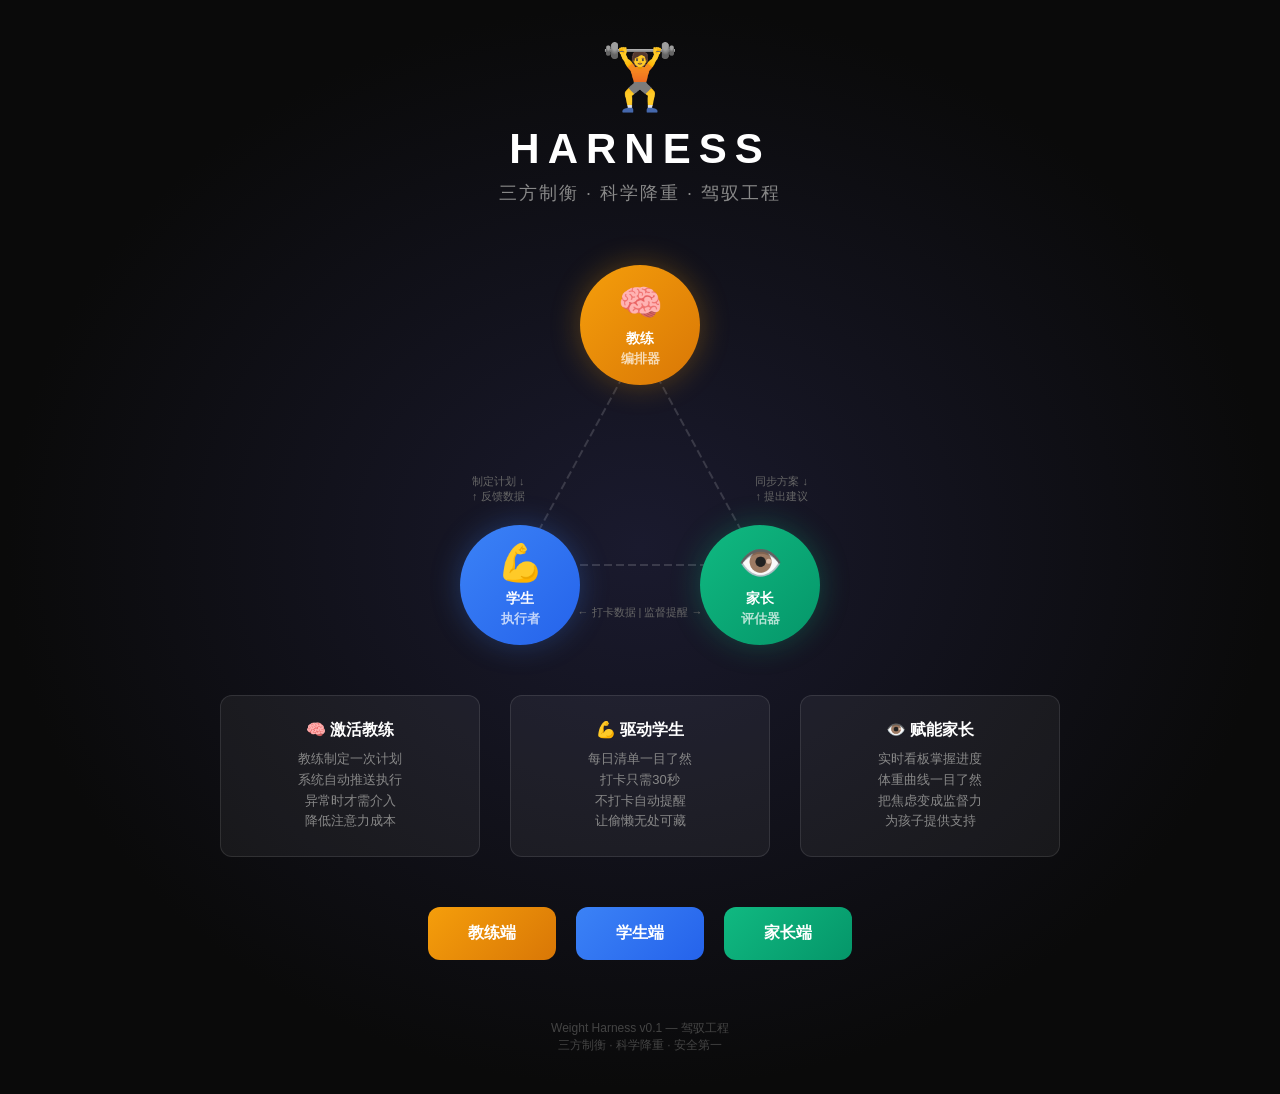
==== docs/index.html @ 6b4656bd "add: GitHub Pages静态页面（docs/目录）" ====
<!DOCTYPE html>
<html lang="zh-CN">
<head>
    <meta charset="UTF-8">
    <meta name="viewport" content="width=device-width, initial-scale=1.0">
    <title>Weight Harness — 三方制衡降重系统</title>
    <style>
        * { margin: 0; padding: 0; box-sizing: border-box; }
        body { font-family: -apple-system, 'PingFang SC', 'Microsoft YaHei', sans-serif; background: #0a0a0a; color: #fff; min-height: 100vh; }

        /* 首页封面 */
        .hero {
            min-height: 100vh;
            display: flex;
            flex-direction: column;
            align-items: center;
            justify-content: center;
            padding: 40px 20px;
            background: radial-gradient(ellipse at center, #1a1a2e 0%, #0a0a0a 70%);
        }

        .logo { font-size: 64px; margin-bottom: 10px; }
        .title { font-size: 42px; font-weight: 800; letter-spacing: 8px; margin-bottom: 8px; }
        .subtitle { font-size: 18px; color: #888; margin-bottom: 60px; letter-spacing: 2px; }

        /* 三角制衡图 */
        .triangle-container {
            position: relative;
            width: 400px;
            height: 380px;
            margin-bottom: 50px;
        }

        .role-node {
            position: absolute;
            width: 120px;
            height: 120px;
            border-radius: 50%;
            display: flex;
            flex-direction: column;
            align-items: center;
            justify-content: center;
            font-size: 14px;
            font-weight: 700;
            cursor: pointer;
            transition: all 0.3s ease;
            text-decoration: none;
            color: #fff;
        }
        .role-node:hover { transform: scale(1.12); }
        .role-node .icon { font-size: 36px; margin-bottom: 6px; }
        .role-node .label { font-size: 13px; color: rgba(255,255,255,0.7); margin-top: 2px; }

        /* 教练 - 顶部 */
        .coach {
            top: 0; left: 50%; transform: translateX(-50%);
            background: linear-gradient(135deg, #f59e0b, #d97706);
            box-shadow: 0 0 30px rgba(245,158,11,0.3);
        }
        /* 学生 - 左下 */
        .student {
            bottom: 0; left: 20px;
            background: linear-gradient(135deg, #3b82f6, #2563eb);
            box-shadow: 0 0 30px rgba(59,130,246,0.3);
        }
        /* 家长 - 右下 */
        .parent {
            bottom: 0; right: 20px;
            background: linear-gradient(135deg, #10b981, #059669);
            box-shadow: 0 0 30px rgba(16,185,129,0.3);
        }

        /* 连接线 */
        .triangle-lines {
            position: absolute;
            top: 0; left: 0;
            width: 100%; height: 100%;
        }
        .triangle-lines svg { width: 100%; height: 100%; }
        .triangle-lines line {
            stroke: rgba(255,255,255,0.15);
            stroke-width: 2;
            stroke-dasharray: 8 4;
        }

        /* 连接线标签 */
        .link-label {
            position: absolute;
            font-size: 11px;
            color: #666;
            white-space: nowrap;
        }
        .link-coach-student { top: 55%; left: 8%; }
        .link-coach-parent { top: 55%; right: 8%; }
        .link-student-parent { bottom: 25px; left: 50%; transform: translateX(-50%); }

        /* 核心理念 */
        .principles {
            display: flex;
            gap: 30px;
            margin-bottom: 50px;
            flex-wrap: wrap;
            justify-content: center;
        }
        .principle {
            background: rgba(255,255,255,0.05);
            border: 1px solid rgba(255,255,255,0.1);
            border-radius: 12px;
            padding: 24px;
            width: 260px;
            text-align: center;
        }
        .principle h3 { font-size: 16px; margin-bottom: 8px; }
        .principle p { font-size: 13px; color: #888; line-height: 1.6; }

        /* 入口按钮 */
        .entries {
            display: flex;
            gap: 20px;
            flex-wrap: wrap;
            justify-content: center;
        }
        .entry-btn {
            padding: 16px 40px;
            border-radius: 12px;
            font-size: 16px;
            font-weight: 600;
            text-decoration: none;
            color: #fff;
            transition: all 0.3s ease;
            border: none;
            cursor: pointer;
        }
        .entry-btn:hover { transform: translateY(-3px); }
        .btn-coach { background: linear-gradient(135deg, #f59e0b, #d97706); }
        .btn-student { background: linear-gradient(135deg, #3b82f6, #2563eb); }
        .btn-parent { background: linear-gradient(135deg, #10b981, #059669); }

        .footer {
            margin-top: 60px;
            font-size: 12px;
            color: #444;
            text-align: center;
        }
    </style>
</head>
<body>
    <div class="hero">
        <div class="logo">🏋️</div>
        <div class="title">HARNESS</div>
        <div class="subtitle">三方制衡 · 科学降重 · 驾驭工程</div>

        <!-- 三角制衡图 -->
        <div class="triangle-container">
            <div class="triangle-lines">
                <svg viewBox="0 0 400 380">
                    <!-- 教练-学生 -->
                    <line x1="200" y1="80" x2="80" y2="300" />
                    <!-- 教练-家长 -->
                    <line x1="200" y1="80" x2="320" y2="300" />
                    <!-- 学生-家长 -->
                    <line x1="80" y1="300" x2="320" y2="300" />
                </svg>
            </div>

            <a href="coach.html" class="role-node coach">
                <span class="icon">🧠</span>
                教练
                <span class="label">编排器</span>
            </a>
            <a href="student.html" class="role-node student">
                <span class="icon">💪</span>
                学生
                <span class="label">执行者</span>
            </a>
            <a href="parent.html" class="role-node parent">
                <span class="icon">👁️</span>
                家长
                <span class="label">评估器</span>
            </a>

            <span class="link-label link-coach-student">制定计划 ↓<br>↑ 反馈数据</span>
            <span class="link-label link-coach-parent">同步方案 ↓<br>↑ 提出建议</span>
            <span class="link-label link-student-parent">← 打卡数据 | 监督提醒 →</span>
        </div>

        <!-- 核心理念 -->
        <div class="principles">
            <div class="principle">
                <h3>🧠 激活教练</h3>
                <p>教练制定一次计划<br>系统自动推送执行<br>异常时才需介入<br>降低注意力成本</p>
            </div>
            <div class="principle">
                <h3>💪 驱动学生</h3>
                <p>每日清单一目了然<br>打卡只需30秒<br>不打卡自动提醒<br>让偷懒无处可藏</p>
            </div>
            <div class="principle">
                <h3>👁️ 赋能家长</h3>
                <p>实时看板掌握进度<br>体重曲线一目了然<br>把焦虑变成监督力<br>为孩子提供支持</p>
            </div>
        </div>

        <!-- 入口 -->
        <div class="entries">
            <a href="coach.html" class="entry-btn btn-coach">教练端</a>
            <a href="student.html" class="entry-btn btn-student">学生端</a>
            <a href="parent.html" class="entry-btn btn-parent">家长端</a>
        </div>

        <div class="footer">
            Weight Harness v0.1 — 驾驭工程<br>
            三方制衡 · 科学降重 · 安全第一
        </div>
    </div>
</body>
</html>
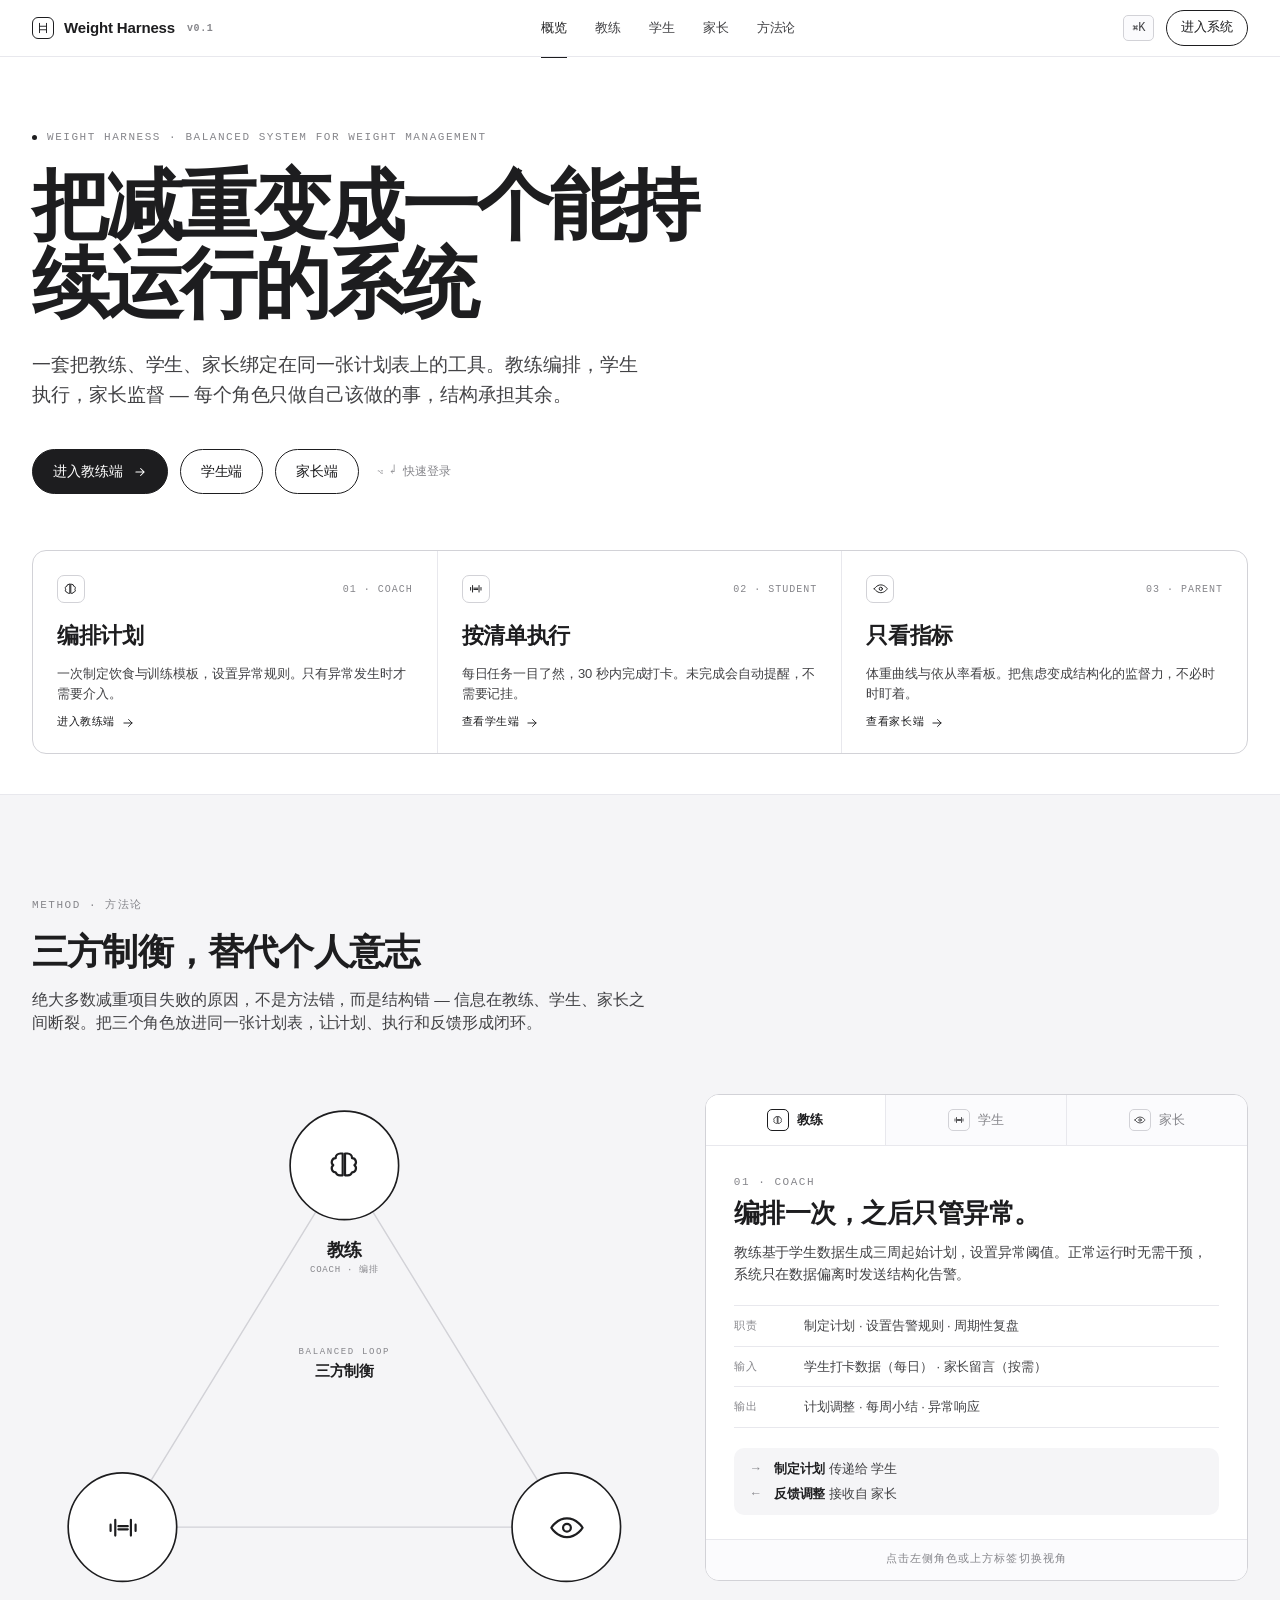
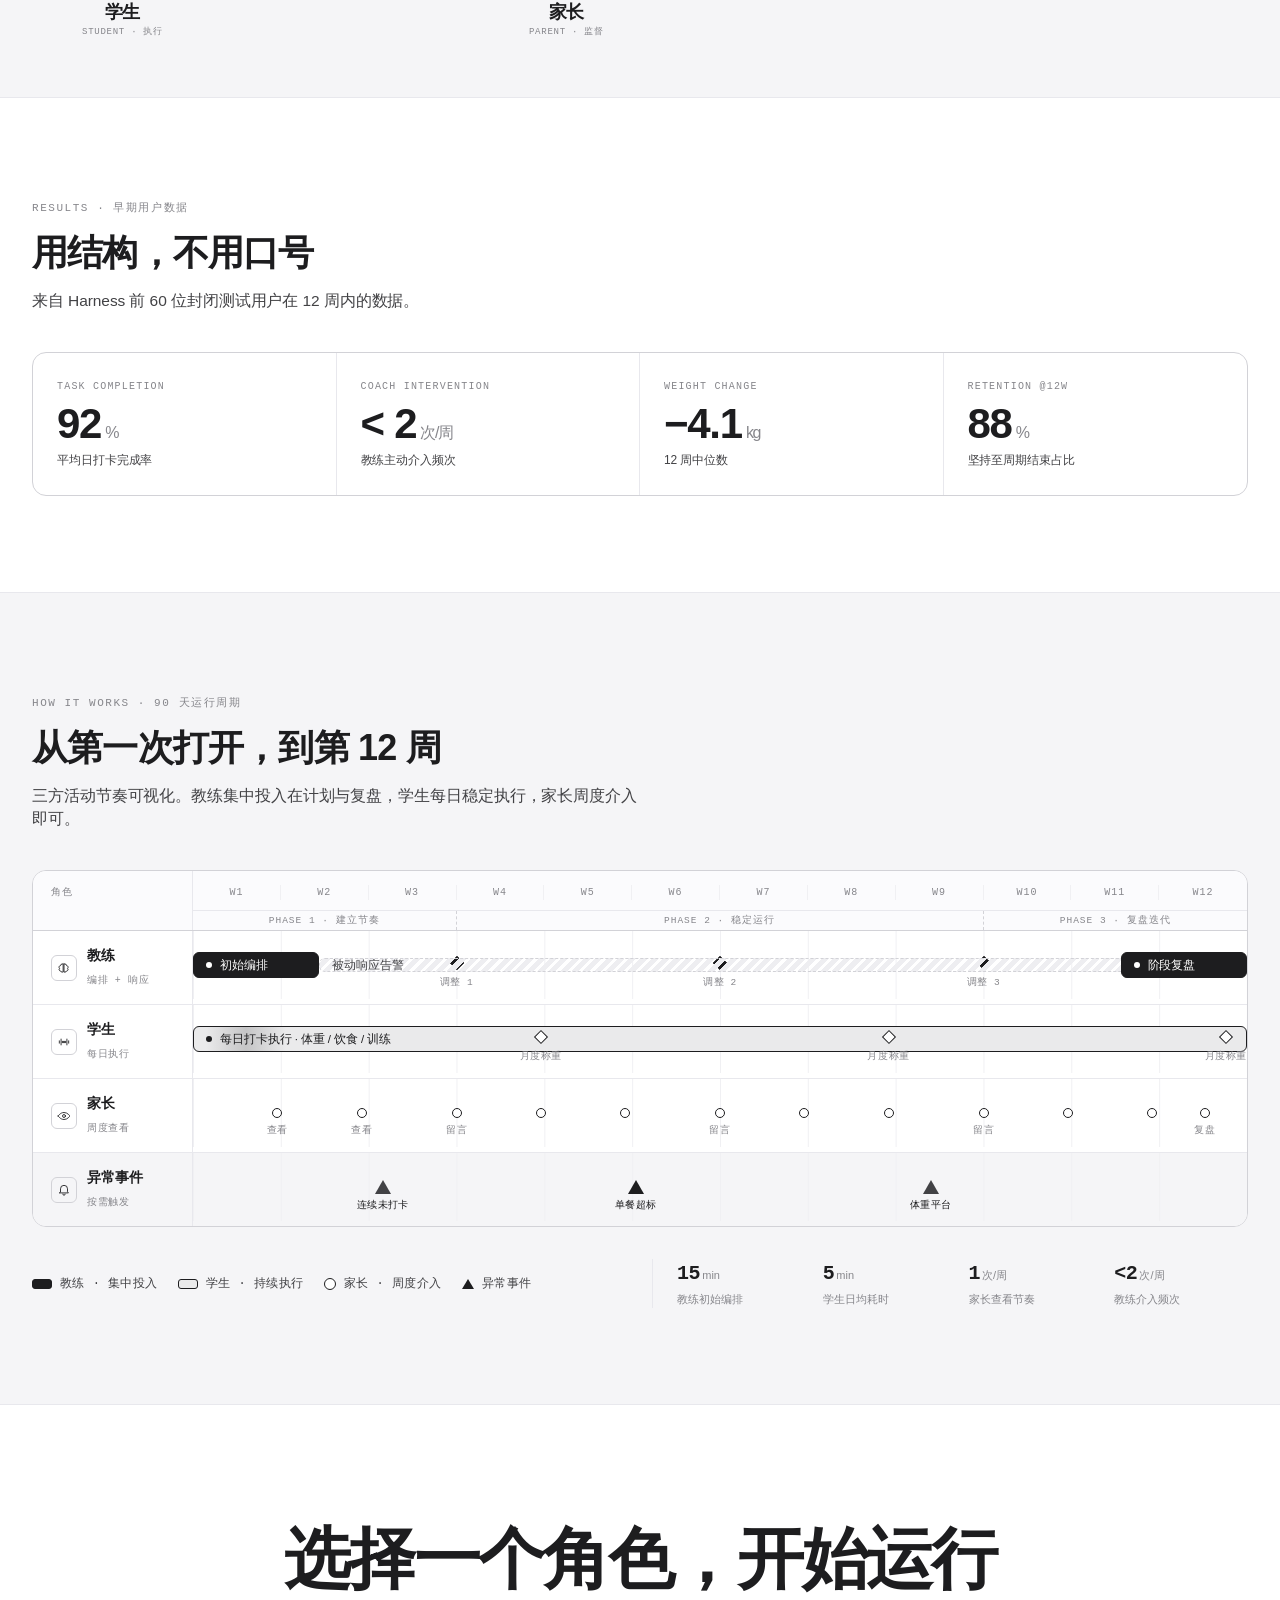
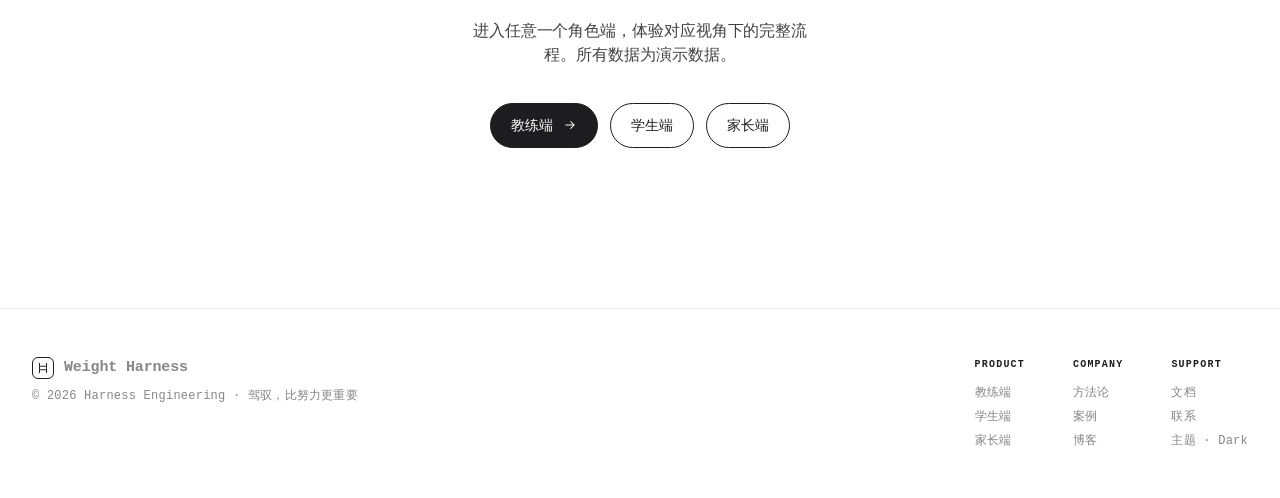
==== commit 4d428b40: "redesign: Apple HIG monochrome refresh - 4 端 (index/coach/student/parent) 全套换 Apple HIG 单色风 - 共享 des" ====
--- a/docs/index.html
+++ b/docs/index.html
@@ -1,216 +1,1811 @@
 <!DOCTYPE html>
 <html lang="zh-CN">
 <head>
-    <meta charset="UTF-8">
-    <meta name="viewport" content="width=device-width, initial-scale=1.0">
-    <title>Weight Harness — 三方制衡降重系统</title>
-    <style>
-        * { margin: 0; padding: 0; box-sizing: border-box; }
-        body { font-family: -apple-system, 'PingFang SC', 'Microsoft YaHei', sans-serif; background: #0a0a0a; color: #fff; min-height: 100vh; }
-
-        /* 首页封面 */
-        .hero {
-            min-height: 100vh;
-            display: flex;
-            flex-direction: column;
-            align-items: center;
-            justify-content: center;
-            padding: 40px 20px;
-            background: radial-gradient(ellipse at center, #1a1a2e 0%, #0a0a0a 70%);
-        }
-
-        .logo { font-size: 64px; margin-bottom: 10px; }
-        .title { font-size: 42px; font-weight: 800; letter-spacing: 8px; margin-bottom: 8px; }
-        .subtitle { font-size: 18px; color: #888; margin-bottom: 60px; letter-spacing: 2px; }
-
-        /* 三角制衡图 */
-        .triangle-container {
-            position: relative;
-            width: 400px;
-            height: 380px;
-            margin-bottom: 50px;
-        }
-
-        .role-node {
-            position: absolute;
-            width: 120px;
-            height: 120px;
-            border-radius: 50%;
-            display: flex;
-            flex-direction: column;
-            align-items: center;
-            justify-content: center;
-            font-size: 14px;
-            font-weight: 700;
-            cursor: pointer;
-            transition: all 0.3s ease;
-            text-decoration: none;
-            color: #fff;
-        }
-        .role-node:hover { transform: scale(1.12); }
-        .role-node .icon { font-size: 36px; margin-bottom: 6px; }
-        .role-node .label { font-size: 13px; color: rgba(255,255,255,0.7); margin-top: 2px; }
-
-        /* 教练 - 顶部 */
-        .coach {
-            top: 0; left: 50%; transform: translateX(-50%);
-            background: linear-gradient(135deg, #f59e0b, #d97706);
-            box-shadow: 0 0 30px rgba(245,158,11,0.3);
-        }
-        /* 学生 - 左下 */
-        .student {
-            bottom: 0; left: 20px;
-            background: linear-gradient(135deg, #3b82f6, #2563eb);
-            box-shadow: 0 0 30px rgba(59,130,246,0.3);
-        }
-        /* 家长 - 右下 */
-        .parent {
-            bottom: 0; right: 20px;
-            background: linear-gradient(135deg, #10b981, #059669);
-            box-shadow: 0 0 30px rgba(16,185,129,0.3);
-        }
-
-        /* 连接线 */
-        .triangle-lines {
-            position: absolute;
-            top: 0; left: 0;
-            width: 100%; height: 100%;
-        }
-        .triangle-lines svg { width: 100%; height: 100%; }
-        .triangle-lines line {
-            stroke: rgba(255,255,255,0.15);
-            stroke-width: 2;
-            stroke-dasharray: 8 4;
-        }
-
-        /* 连接线标签 */
-        .link-label {
-            position: absolute;
-            font-size: 11px;
-            color: #666;
-            white-space: nowrap;
-        }
-        .link-coach-student { top: 55%; left: 8%; }
-        .link-coach-parent { top: 55%; right: 8%; }
-        .link-student-parent { bottom: 25px; left: 50%; transform: translateX(-50%); }
-
-        /* 核心理念 */
-        .principles {
-            display: flex;
-            gap: 30px;
-            margin-bottom: 50px;
-            flex-wrap: wrap;
-            justify-content: center;
-        }
-        .principle {
-            background: rgba(255,255,255,0.05);
-            border: 1px solid rgba(255,255,255,0.1);
-            border-radius: 12px;
-            padding: 24px;
-            width: 260px;
-            text-align: center;
-        }
-        .principle h3 { font-size: 16px; margin-bottom: 8px; }
-        .principle p { font-size: 13px; color: #888; line-height: 1.6; }
-
-        /* 入口按钮 */
-        .entries {
-            display: flex;
-            gap: 20px;
-            flex-wrap: wrap;
-            justify-content: center;
-        }
-        .entry-btn {
-            padding: 16px 40px;
-            border-radius: 12px;
-            font-size: 16px;
-            font-weight: 600;
-            text-decoration: none;
-            color: #fff;
-            transition: all 0.3s ease;
-            border: none;
-            cursor: pointer;
-        }
-        .entry-btn:hover { transform: translateY(-3px); }
-        .btn-coach { background: linear-gradient(135deg, #f59e0b, #d97706); }
-        .btn-student { background: linear-gradient(135deg, #3b82f6, #2563eb); }
-        .btn-parent { background: linear-gradient(135deg, #10b981, #059669); }
-
-        .footer {
-            margin-top: 60px;
-            font-size: 12px;
-            color: #444;
-            text-align: center;
-        }
-    </style>
+<meta charset="UTF-8">
+<title>Weight Harness · 三方协同的科学减重系统</title>
+<meta name="viewport" content="width=device-width, initial-scale=1">
+<style>
+/* ============================================
+   Weight Harness — Shared design tokens & layout
+   Apple HIG / Developer style · 纯黑白灰
+   ============================================ */
+
+:root {
+  --bg: #ffffff;
+  --surface: #fbfbfd;
+  --surface-2: #f5f5f7;
+  --surface-3: #eeeef1;
+  --line: #d2d2d7;
+  --line-soft: #e8e8ed;
+  --line-faint: #f0f0f3;
+  --ink: #1d1d1f;
+  --ink-2: #424245;
+  --muted: #86868b;
+  --faint: #aeaeb2;
+  --accent: #1d1d1f;
+
+  --radius-sm: 6px;
+  --radius: 10px;
+  --radius-lg: 14px;
+  --radius-xl: 22px;
+
+  --max: 1360px;
+  --pad: 32px;
+
+  --font-sans: -apple-system, BlinkMacSystemFont, "SF Pro Text", "SF Pro SC", "PingFang SC", "Helvetica Neue", Helvetica, "Microsoft YaHei", sans-serif;
+  --font-display: -apple-system, BlinkMacSystemFont, "SF Pro Display", "PingFang SC", "Helvetica Neue", sans-serif;
+  --font-mono: "SF Mono", ui-monospace, "JetBrains Mono", Menlo, Consolas, monospace;
+}
+
+html[data-theme="dark"] {
+  --bg: #000000;
+  --surface: #0a0a0a;
+  --surface-2: #141416;
+  --surface-3: #1c1c1e;
+  --line: #2a2a2e;
+  --line-soft: #1c1c1e;
+  --line-faint: #141416;
+  --ink: #f5f5f7;
+  --ink-2: #c7c7cc;
+  --muted: #86868b;
+  --faint: #48484a;
+  --accent: #f5f5f7;
+}
+
+* { box-sizing: border-box; }
+html, body { margin: 0; padding: 0; }
+body {
+  background: var(--bg);
+  color: var(--ink);
+  font-family: var(--font-sans);
+  -webkit-font-smoothing: antialiased;
+  -moz-osx-font-smoothing: grayscale;
+  font-feature-settings: "tnum" on, "kern" on, "ss01" on;
+  letter-spacing: -0.005em;
+  line-height: 1.5;
+}
+
+a { color: inherit; text-decoration: none; }
+button { font-family: inherit; }
+
+.mono { font-family: var(--font-mono); }
+
+/* ---- Top navigation ---- */
+.nav {
+  position: sticky; top: 0; z-index: 80;
+  background: color-mix(in oklab, var(--bg) 78%, transparent);
+  backdrop-filter: saturate(180%) blur(20px);
+  -webkit-backdrop-filter: saturate(180%) blur(20px);
+  border-bottom: 1px solid var(--line-soft);
+}
+.nav-inner {
+  max-width: var(--max); margin: 0 auto;
+  display: flex; align-items: center; justify-content: space-between;
+  padding: 14px var(--pad); gap: 24px;
+  height: 56px;
+}
+.nav-brand {
+  display: flex; align-items: center; gap: 10px;
+  font-weight: 600; font-size: 15px; letter-spacing: -0.01em;
+}
+.nav-brand .brand-mark {
+  width: 22px; height: 22px; border-radius: 6px;
+  border: 1.5px solid var(--ink);
+  display: inline-flex; align-items: center; justify-content: center;
+}
+.nav-brand .brand-mark svg { width: 14px; height: 14px; stroke: var(--ink); fill: none; stroke-width: 1.6; stroke-linecap: round; }
+.nav-brand .brand-tag {
+  font-family: var(--font-mono); font-size: 10px;
+  color: var(--muted); letter-spacing: 0.06em;
+  margin-left: 2px;
+}
+.nav-links {
+  display: flex; gap: 28px;
+  font-size: 13px; color: var(--ink-2);
+}
+.nav-links a {
+  position: relative; padding: 6px 0;
+  transition: color 0.15s ease;
+}
+.nav-links a.active { color: var(--ink); }
+.nav-links a.active::after {
+  content: ""; position: absolute; left: 0; right: 0; bottom: -14px;
+  height: 1px; background: var(--ink);
+}
+.nav-links a:hover { color: var(--ink); }
+.nav-right {
+  display: flex; align-items: center; gap: 12px;
+  font-family: var(--font-mono); font-size: 12px;
+  color: var(--muted);
+}
+.nav-right .kbd {
+  border: 1px solid var(--line); padding: 3px 8px; border-radius: 5px;
+  background: var(--surface); color: var(--ink-2);
+}
+
+/* ---- Common page helpers ---- */
+.container { max-width: var(--max); margin: 0 auto; padding: 0 var(--pad); }
+
+.eyebrow {
+  font-family: var(--font-mono);
+  font-size: 11px; letter-spacing: 0.14em; text-transform: uppercase;
+  color: var(--muted);
+}
+
+h1, h2, h3, h4 {
+  font-family: var(--font-display);
+  font-weight: 600; letter-spacing: -0.022em;
+  margin: 0;
+}
+
+.btn {
+  display: inline-flex; align-items: center; gap: 10px;
+  padding: 11px 20px; border-radius: 999px;
+  border: 1px solid var(--ink); background: transparent;
+  color: var(--ink); font-size: 14px;
+  cursor: pointer; transition: all 0.15s ease;
+  white-space: nowrap;
+}
+.btn:hover { background: var(--ink); color: var(--bg); }
+.btn.primary { background: var(--ink); color: var(--bg); }
+.btn.primary:hover { background: var(--ink-2); border-color: var(--ink-2); }
+.btn.ghost { border-color: var(--line); color: var(--muted); }
+.btn.ghost:hover { background: transparent; color: var(--ink); border-color: var(--ink); }
+
+/* ---- Icon frame ---- */
+.iframe-ic {
+  width: 28px; height: 28px; border: 1px solid var(--line);
+  border-radius: 7px; display: inline-flex; align-items: center; justify-content: center;
+  flex-shrink: 0;
+}
+.iframe-ic.sm { width: 22px; height: 22px; border-radius: 5px; }
+.iframe-ic.lg { width: 44px; height: 44px; border-radius: 11px; }
+.iframe-ic svg {
+  width: 60%; height: 60%;
+  stroke: var(--ink); fill: none;
+  stroke-width: 1.5; stroke-linecap: round; stroke-linejoin: round;
+}
+
+/* ---- Page-scope chip / segmented ---- */
+.seg {
+  display: inline-flex; padding: 3px; border: 1px solid var(--line);
+  border-radius: 8px;
+  font-family: var(--font-mono); font-size: 11px;
+  color: var(--muted); background: var(--bg);
+}
+.seg span { padding: 5px 11px; border-radius: 6px; cursor: pointer; }
+.seg span.on { background: var(--ink); color: var(--bg); }
+
+/* ---- KPI card ---- */
+.kpi-row { display: grid; gap: 12px; }
+.kpi {
+  border: 1px solid var(--line); border-radius: var(--radius);
+  padding: 16px 18px;
+  display: flex; flex-direction: column; gap: 6px;
+  background: var(--bg);
+}
+.kpi .k-lbl {
+  font-family: var(--font-mono); font-size: 10px;
+  color: var(--muted); letter-spacing: 0.1em; text-transform: uppercase;
+}
+.kpi .k-val { font-size: 28px; font-weight: 600; letter-spacing: -0.025em; line-height: 1.1; }
+.kpi .k-val small { font-size: 14px; color: var(--muted); font-weight: 400; margin-left: 2px; }
+.kpi .k-delta { font-size: 11.5px; color: var(--muted); }
+
+/* ---- List row ---- */
+.lrow {
+  display: grid; grid-template-columns: 22px 1fr auto auto;
+  gap: 14px; padding: 14px 4px;
+  border-bottom: 1px solid var(--line-soft);
+  align-items: center;
+}
+.lrow:last-child { border-bottom: none; }
+.check {
+  width: 18px; height: 18px; border: 1.5px solid var(--line); border-radius: 5px;
+  display: inline-flex; align-items: center; justify-content: center;
+  flex-shrink: 0;
+}
+.check.done { background: var(--ink); border-color: var(--ink); }
+.check.done::after {
+  content: ""; width: 9px; height: 5px;
+  border-left: 1.5px solid var(--bg); border-bottom: 1.5px solid var(--bg);
+  transform: rotate(-45deg) translate(1px, -1px);
+}
+.lrow .label { font-size: 13.5px; }
+.lrow .label.muted { color: var(--muted); text-decoration: line-through; text-decoration-color: var(--faint); }
+.lrow .meta { font-size: 11px; color: var(--muted); font-family: var(--font-mono); }
+.chipette {
+  font-size: 10px; border: 1px solid var(--line); padding: 3px 9px;
+  border-radius: 999px; color: var(--muted);
+  font-family: var(--font-mono); letter-spacing: 0.04em;
+}
+
+/* ---- Section headers ---- */
+.section {
+  padding: 96px 0;
+  border-top: 1px solid var(--line-soft);
+}
+.section-head { margin-bottom: 40px; max-width: 760px; }
+.section-head h2 {
+  font-size: 36px; line-height: 1.15;
+  margin-top: 14px;
+}
+.section-head p {
+  margin: 16px 0 0; color: var(--ink-2); font-size: 15.5px; max-width: 72ch;
+  text-wrap: pretty;
+}
+
+/* ---- Panel card ---- */
+.panel {
+  border: 1px solid var(--line); border-radius: var(--radius-lg);
+  background: var(--bg);
+  overflow: hidden;
+}
+.panel-head {
+  padding: 16px 20px;
+  display: flex; align-items: center; justify-content: space-between;
+  border-bottom: 1px solid var(--line-soft);
+}
+.panel-head .eyebrow { margin: 0; }
+.panel-head .title { font-size: 15px; font-weight: 600; }
+.panel-body { padding: 20px; }
+
+/* ---- Footer ---- */
+.footer {
+  border-top: 1px solid var(--line-soft);
+  padding: 48px var(--pad);
+  margin-top: 40px;
+  font-size: 12px; color: var(--muted);
+  font-family: var(--font-mono); letter-spacing: 0.02em;
+}
+.footer-inner {
+  max-width: var(--max); margin: 0 auto;
+  display: flex; justify-content: space-between; flex-wrap: wrap; gap: 20px;
+}
+.footer-cols { display: flex; gap: 48px; }
+.footer-cols > div { display: flex; flex-direction: column; gap: 6px; }
+.footer-cols h5 { font-size: 10px; color: var(--ink); letter-spacing: 0.12em; text-transform: uppercase; margin: 0 0 6px; }
+.footer-cols a:hover { color: var(--ink); }
+
+/* ---- Tweaks panel ---- */
+.tweaks-panel {
+  position: fixed; right: 20px; bottom: 20px; z-index: 200;
+  background: var(--bg); border: 1px solid var(--line); border-radius: 12px;
+  padding: 14px 16px; min-width: 220px;
+  display: none; flex-direction: column; gap: 12px;
+  font-size: 12px; color: var(--ink);
+  box-shadow: 0 10px 28px rgba(0, 0, 0, 0.08);
+}
+.tweaks-panel.on { display: flex; }
+.tweaks-panel h4 {
+  margin: 0; font-size: 10px; letter-spacing: 0.12em; text-transform: uppercase;
+  color: var(--muted); font-family: var(--font-mono);
+}
+.tweak-row { display: flex; align-items: center; justify-content: space-between; gap: 12px; }
+.seg-toggle { display: inline-flex; border: 1px solid var(--line); border-radius: 7px; padding: 2px; }
+.seg-toggle button {
+  background: transparent; border: none; padding: 5px 11px;
+  color: var(--muted); font-size: 11px; border-radius: 5px; cursor: pointer;
+  font-family: var(--font-mono);
+}
+.seg-toggle button.on { background: var(--ink); color: var(--bg); }
+
+/* ---- Responsive ---- */
+@media (max-width: 900px) {
+  .nav-links { display: none; }
+  .section { padding: 64px 0; }
+  :root { --pad: 20px; }
+}
+
+</style>
+<style>
+/* ============================================
+   Triangle diagram — animated
+   ============================================ */
+.triangle-wrap {
+  display: flex; align-items: center; justify-content: center;
+  padding: 40px 0;
+  cursor: pointer;
+}
+.triangle-wrap svg {
+  width: 100%; max-width: 680px; height: auto;
+  overflow: visible;
+}
+
+.tri-edge {
+  fill: none;
+  stroke: var(--ink);
+  stroke-width: 1.25;
+  stroke-linecap: round;
+}
+
+.tri-arrow {
+  fill: var(--ink);
+  opacity: 0;
+  transition: opacity 0.6s ease 0.3s;
+}
+.tri-rest .tri-arrow { opacity: 1; }
+
+.tri-node {
+  fill: var(--bg);
+  stroke: var(--ink);
+  stroke-width: 1.5;
+  transform-origin: center;
+  transition: opacity 0.55s cubic-bezier(.2,.7,.2,1), transform 0.55s cubic-bezier(.2,.7,.2,1);
+}
+.tri-node-hidden { opacity: 0; transform: scale(0.6); }
+
+.tri-node-glyph {
+  stroke: var(--ink); fill: none;
+  stroke-width: 1.5; stroke-linecap: round; stroke-linejoin: round;
+  transition: opacity 0.55s ease;
+}
+.tri-node-hidden + .tri-node-glyph { opacity: 0; }
+
+.tri-label, .tri-node-label {
+  font-family: var(--font-mono);
+  font-size: 10px;
+  fill: var(--muted);
+  letter-spacing: 0.08em;
+  transition: opacity 0.4s ease, fill 0.25s ease;
+}
+.tri-label-hidden { opacity: 0; }
+
+.tri-label.tri-label-hot {
+  fill: var(--ink);
+  font-weight: 600;
+}
+
+.tri-node-name {
+  font-family: var(--font-display);
+  font-size: 14px;
+  font-weight: 600;
+  fill: var(--ink);
+  letter-spacing: -0.01em;
+  transition: opacity 0.4s ease;
+}
+
+.tri-pulse {
+  fill: var(--ink);
+  filter: drop-shadow(0 0 6px color-mix(in oklab, var(--ink) 40%, transparent));
+}
+
+.tri-center-label {
+  font-family: var(--font-mono); font-size: 10px;
+  fill: var(--muted); letter-spacing: 0.14em; text-transform: uppercase;
+}
+.tri-center-title {
+  font-family: var(--font-display); font-size: 13px;
+  fill: var(--ink); font-weight: 600;
+}
+
+/* Replay hint */
+.triangle-wrap::after {
+  content: "";
+  display: block;
+}
+.tri-replay {
+  position: absolute; right: 16px; top: 16px;
+  font-family: var(--font-mono); font-size: 10px;
+  color: var(--muted); opacity: 0;
+  transition: opacity 0.3s ease;
+  pointer-events: none;
+  letter-spacing: 0.1em;
+}
+.tri-rest .tri-replay { opacity: 0.7; }
+.tri-section { position: relative; }
+
+</style>
+<style>
+  /* -------- Index-specific -------- */
+  .hero { padding: 72px 0 40px; }
+  .hero .eyebrow { margin-bottom: 20px; display: flex; align-items: center; gap: 10px; }
+  .hero .eyebrow .dot { width: 5px; height: 5px; border-radius: 50%; background: var(--ink); animation: blink 2.4s ease-in-out infinite; }
+  @keyframes blink { 0%, 100% { opacity: 1 } 50% { opacity: 0.3 } }
+
+  .hero h1 {
+    font-size: clamp(48px, 6vw, 84px);
+    line-height: 1.02;
+    letter-spacing: -0.04em;
+    margin-bottom: 28px;
+    max-width: 16ch;
+  }
+  .hero-sub {
+    font-size: 19px; color: var(--ink-2); line-height: 1.55;
+    max-width: 58ch; margin: 0 0 40px;
+  }
+  .hero-cta { display: flex; gap: 12px; flex-wrap: wrap; align-items: center; margin-bottom: 56px; }
+  .hero-cta .note { font-size: 12px; color: var(--muted); font-family: var(--font-mono); margin-left: 6px; }
+
+  .concepts {
+    display: grid; grid-template-columns: repeat(3, 1fr);
+    border: 1px solid var(--line); border-radius: var(--radius-lg);
+    overflow: hidden;
+    background: var(--bg);
+  }
+  .concept {
+    padding: 24px 24px 22px;
+    border-right: 1px solid var(--line-soft);
+    display: flex; flex-direction: column; gap: 10px;
+    min-height: 180px;
+    transition: background 0.2s ease;
+  }
+  .concept:last-child { border-right: none; }
+  .concept:hover { background: var(--surface); }
+  .concept-head {
+    display: flex; align-items: center; justify-content: space-between;
+  }
+  .concept .role-num {
+    font-family: var(--font-mono); font-size: 10px;
+    color: var(--muted); letter-spacing: 0.1em;
+  }
+  .concept h3 {
+    font-size: 22px; font-weight: 600; letter-spacing: -0.015em;
+    margin: 6px 0 2px;
+  }
+  .concept p {
+    font-size: 13px; color: var(--ink-2); line-height: 1.55;
+    margin: 0;
+  }
+  .concept-link {
+    margin-top: auto;
+    display: flex; align-items: center; gap: 6px;
+    font-family: var(--font-mono); font-size: 11px;
+    color: var(--ink); letter-spacing: 0.05em;
+  }
+  .concept-link svg { width: 14px; height: 14px; transition: transform 0.2s ease; }
+  .concept:hover .concept-link svg { transform: translateX(3px); }
+  @media (max-width: 900px) { .concepts { grid-template-columns: 1fr; } .concept { border-right: none; border-bottom: 1px solid var(--line-soft); } }
+
+  /* -------- Triangle section -------- */
+  .tri-section { background: var(--surface-2); }
+  .tri-layout {
+    display: grid; grid-template-columns: 1fr 1.15fr; gap: 72px; align-items: center;
+  }
+  .tri-layout .copy h2 { font-size: 42px; line-height: 1.1; }
+  .tri-layout .copy p { color: var(--ink-2); font-size: 15.5px; max-width: 42ch; margin-top: 18px; line-height: 1.6; }
+  .tri-principles {
+    margin-top: 32px; padding-top: 24px;
+    border-top: 1px solid var(--line);
+    display: flex; flex-direction: column; gap: 16px;
+  }
+  .tri-principle {
+    display: grid; grid-template-columns: 60px 1fr; gap: 14px;
+    font-size: 13px; line-height: 1.5;
+  }
+  .tri-principle .num {
+    font-family: var(--font-mono); font-size: 11px; color: var(--muted);
+    letter-spacing: 0.08em;
+  }
+  .tri-principle b { font-weight: 600; color: var(--ink); display: block; margin-bottom: 4px; }
+  .tri-principle span { color: var(--ink-2); }
+  @media (max-width: 900px) { .tri-layout { grid-template-columns: 1fr; gap: 40px; } }
+
+  /* -------- Metrics strip -------- */
+  .metrics {
+    display: grid; grid-template-columns: repeat(4, 1fr);
+    border: 1px solid var(--line); border-radius: var(--radius-lg);
+    overflow: hidden;
+    background: var(--bg);
+  }
+  .metric {
+    padding: 26px 24px;
+    border-right: 1px solid var(--line-soft);
+  }
+  .metric:last-child { border-right: none; }
+  .metric .label {
+    font-family: var(--font-mono); font-size: 10px;
+    color: var(--muted); letter-spacing: 0.12em; text-transform: uppercase;
+  }
+  .metric .value {
+    font-size: 42px; font-weight: 600;
+    letter-spacing: -0.03em; line-height: 1.05;
+    margin: 8px 0 4px;
+  }
+  .metric .value small { font-size: 16px; color: var(--muted); font-weight: 400; margin-left: 4px; }
+  .metric .caption { font-size: 12px; color: var(--ink-2); }
+  @media (max-width: 900px) { .metrics { grid-template-columns: repeat(2, 1fr); } .metric { border-bottom: 1px solid var(--line-soft); } }
+
+  /* -------- How it works (ordered narrative) -------- */
+  .flow-rows { display: flex; flex-direction: column; gap: 0; border-top: 1px solid var(--line); }
+  .flow-row {
+    display: grid; grid-template-columns: 80px 1fr 1.2fr;
+    gap: 40px; padding: 28px 0;
+    border-bottom: 1px solid var(--line);
+    align-items: start;
+  }
+  .flow-row .step {
+    font-family: var(--font-mono); font-size: 11px; color: var(--muted);
+    letter-spacing: 0.12em;
+  }
+  .flow-row h3 {
+    font-size: 24px; font-weight: 600; letter-spacing: -0.02em; margin: 0 0 8px;
+  }
+  .flow-row .txt { color: var(--ink-2); font-size: 14px; line-height: 1.6; max-width: 40ch; }
+  .flow-row .detail {
+    font-size: 13px; color: var(--ink-2); line-height: 1.6;
+    display: flex; flex-direction: column; gap: 8px;
+  }
+  .flow-row .detail b { color: var(--ink); font-weight: 600; }
+  @media (max-width: 900px) { .flow-row { grid-template-columns: 1fr; gap: 12px; } }
+
+  /* -------- CTA band -------- */
+  .cta-band {
+    padding: 120px 0;
+    border-top: 1px solid var(--line-soft);
+    text-align: center;
+  }
+  .cta-band h2 {
+    font-size: clamp(40px, 5.2vw, 68px);
+    letter-spacing: -0.035em; line-height: 1.05;
+    max-width: 22ch; margin: 0 auto 24px;
+    text-wrap: balance;
+  }
+  .cta-band p { color: var(--ink-2); font-size: 16px; max-width: 40ch; margin: 0 auto 36px; }
+  .cta-band .hero-cta { justify-content: center; margin-bottom: 0; }
+</style>
+<style>
+/* ============================================
+   Triangle v2 — interactive stage
+   ============================================ */
+.tri-stage {
+  display: grid;
+  grid-template-columns: 1.15fr 1fr;
+  gap: 48px;
+  align-items: center;
+  margin-top: 24px;
+}
+.tri-stage .triangle-wrap {
+  position: relative;
+  padding: 0;
+  cursor: default;
+}
+.tri-stage .triangle-wrap svg {
+  width: 100%;
+  max-width: 760px;
+  height: auto;
+  overflow: visible;
+}
+
+.tri-edge {
+  fill: none; stroke: var(--line); stroke-width: 1.75;
+  stroke-linecap: round;
+  transition: stroke 0.3s ease, stroke-width 0.3s ease, opacity 0.25s ease;
+}
+.tri-edge.active { stroke: var(--ink); stroke-width: 2.25; }
+.tri-edge.dim { opacity: 0.25; }
+
+.tri-label-main {
+  font-family: var(--font-display);
+  font-size: 16px; font-weight: 600;
+  fill: var(--ink); letter-spacing: -0.01em;
+  transition: opacity 0.3s ease;
+}
+.tri-label-sub {
+  font-family: var(--font-mono);
+  font-size: 11px; fill: var(--muted);
+  letter-spacing: 0.1em;
+}
+.tri-label.dim { opacity: 0.3; }
+.tri-label.tri-label-hot .tri-label-main { fill: var(--ink); }
+
+/* Nodes */
+.tri-role { cursor: pointer; }
+.tri-node-ring {
+  fill: var(--bg); stroke: var(--line); stroke-width: 1;
+  stroke-dasharray: 2 3;
+  opacity: 0; transition: opacity 0.3s ease;
+}
+.tri-role.on .tri-node-ring { opacity: 1; }
+.tri-node {
+  fill: var(--bg); stroke: var(--ink); stroke-width: 2;
+  transition: fill 0.3s ease, stroke 0.3s ease, r 0.3s ease;
+  transform-origin: center;
+}
+.tri-role.on .tri-node { fill: var(--ink); }
+.tri-role.dim .tri-node { stroke: var(--line); }
+.tri-role:hover .tri-node { stroke-width: 3; }
+
+.tri-node-glyph {
+  stroke: var(--ink); fill: none;
+  stroke-width: 1.4; stroke-linecap: round; stroke-linejoin: round;
+  pointer-events: none;
+  transition: stroke 0.3s ease;
+}
+.tri-role.on .tri-node-glyph { stroke: var(--bg); }
+.tri-role.dim .tri-node-glyph { stroke: var(--faint); }
+
+.tri-node-name {
+  font-family: var(--font-display);
+  font-size: 22px; font-weight: 600;
+  fill: var(--ink); letter-spacing: -0.015em;
+  pointer-events: none;
+}
+.tri-node-sub {
+  font-family: var(--font-mono);
+  font-size: 11px; fill: var(--muted);
+  letter-spacing: 0.08em;
+  pointer-events: none;
+}
+.tri-role.dim .tri-node-name,
+.tri-role.dim .tri-node-sub { fill: var(--faint); }
+
+.tri-center-label {
+  font-family: var(--font-mono); font-size: 11px;
+  fill: var(--muted); letter-spacing: 0.18em; text-transform: uppercase;
+}
+.tri-center-title {
+  font-family: var(--font-display); font-size: 18px;
+  fill: var(--ink); font-weight: 600; letter-spacing: -0.01em;
+}
+
+.tri-pulse {
+  fill: var(--ink);
+  filter: drop-shadow(0 0 8px color-mix(in oklab, var(--ink) 45%, transparent));
+  opacity: 0;
+}
+
+/* Detail panel on the right */
+.tri-detail {
+  border: 1px solid var(--line);
+  border-radius: var(--radius-lg);
+  background: var(--bg);
+  overflow: hidden;
+  display: flex; flex-direction: column;
+}
+.tri-detail-tabs {
+  display: grid; grid-template-columns: repeat(3, 1fr);
+  border-bottom: 1px solid var(--line-soft);
+  background: var(--surface);
+}
+.tri-tab {
+  display: flex; align-items: center; justify-content: center; gap: 8px;
+  padding: 14px 12px;
+  border: none; background: transparent;
+  font-family: var(--font-sans); font-size: 13px;
+  color: var(--muted); cursor: pointer;
+  border-right: 1px solid var(--line-soft);
+  transition: color 0.2s ease, background 0.2s ease;
+}
+.tri-tab:last-child { border-right: none; }
+.tri-tab.on { color: var(--ink); background: var(--bg); font-weight: 600; }
+.tri-tab.on .iframe-ic { border-color: var(--ink); }
+.tri-tab:hover:not(.on) { color: var(--ink); }
+
+.tri-panes { padding: 28px 28px 24px; flex: 1; }
+.tri-pane { display: none; }
+.tri-pane.on { display: block; animation: fade-in 0.3s ease; }
+@keyframes fade-in { from { opacity: 0; transform: translateY(4px); } to { opacity: 1; transform: none; } }
+
+.tri-pane .eyebrow { display: block; margin-bottom: 8px; }
+.tri-pane h3 {
+  font-size: 26px; font-weight: 600; letter-spacing: -0.02em;
+  line-height: 1.15; margin: 0 0 12px;
+}
+.tri-pane > p {
+  color: var(--ink-2); font-size: 14px; line-height: 1.6;
+  margin: 0 0 20px;
+}
+.tri-list {
+  list-style: none; padding: 0;
+  border-top: 1px solid var(--line-soft);
+  margin: 0 0 20px;
+}
+.tri-list li {
+  display: grid; grid-template-columns: 56px 1fr;
+  gap: 14px; padding: 10px 0;
+  border-bottom: 1px solid var(--line-soft);
+  font-size: 13px;
+}
+.tri-list li b {
+  font-family: var(--font-mono); font-size: 11px;
+  color: var(--muted); letter-spacing: 0.08em;
+  text-transform: uppercase; font-weight: 500;
+  padding-top: 2px;
+}
+.tri-list li span { color: var(--ink-2); line-height: 1.5; }
+
+.tri-relations {
+  padding: 12px 14px;
+  background: var(--surface-2);
+  border-radius: var(--radius);
+  display: flex; flex-direction: column; gap: 6px;
+}
+.tri-rel {
+  display: flex; align-items: center; gap: 10px;
+  font-size: 12.5px; color: var(--ink-2);
+}
+.tri-rel .arrow {
+  font-family: var(--font-mono); color: var(--muted);
+  width: 16px; text-align: center;
+}
+.tri-rel b { color: var(--ink); font-weight: 600; }
+
+.tri-foot {
+  padding: 12px 20px;
+  font-size: 10.5px; color: var(--muted);
+  letter-spacing: 0.1em;
+  border-top: 1px solid var(--line-soft);
+  background: var(--surface);
+  text-align: center;
+}
+
+@media (max-width: 960px) {
+  .tri-stage { grid-template-columns: 1fr; }
+}
+
+
+/* ============================================
+   Gantt timeline
+   ============================================ */
+.gantt {
+  border: 1px solid var(--line);
+  border-radius: var(--radius-lg);
+  background: var(--bg);
+  overflow: hidden;
+}
+.gantt-head {
+  display: grid; grid-template-columns: 160px 1fr;
+  background: var(--surface);
+  border-bottom: 1px solid var(--line);
+  font-family: var(--font-mono);
+  font-size: 10px; color: var(--muted);
+  letter-spacing: 0.1em; text-transform: uppercase;
+}
+.gantt-role-col {
+  padding: 14px 18px;
+  border-right: 1px solid var(--line-soft);
+}
+.gantt-track-col {
+  position: relative;
+  padding: 0;
+}
+.gantt-weeks {
+  display: grid; grid-template-columns: repeat(12, 1fr);
+  padding: 14px 0 10px;
+}
+.gantt-weeks span {
+  text-align: center;
+  border-right: 1px solid var(--line-faint);
+}
+.gantt-weeks span:last-child { border-right: none; }
+.gantt-phase-band {
+  position: relative; height: 20px;
+  border-top: 1px solid var(--line-soft);
+}
+.gantt-phase {
+  position: absolute; top: 0; bottom: 0;
+  left: calc(var(--s) * 1%); width: calc((var(--e) - var(--s)) * 1%);
+  display: flex; align-items: center; justify-content: center;
+  font-size: 9.5px;
+  border-right: 1px dashed var(--line);
+}
+.gantt-phase:last-child { border-right: none; }
+
+.gantt-lane {
+  display: grid; grid-template-columns: 160px 1fr;
+  border-bottom: 1px solid var(--line-soft);
+  min-height: 68px;
+}
+.gantt-lane:last-child { border-bottom: none; }
+.gantt-lane.alerts { background: var(--surface-2); }
+.gantt-role {
+  display: flex; align-items: center; gap: 10px;
+  padding: 14px 18px;
+  border-right: 1px solid var(--line-soft);
+}
+.gantt-role .iframe-ic { width: 26px; height: 26px; border-radius: 6px; }
+.gantt-role .iframe-ic svg { width: 14px; height: 14px; }
+.gantt-role b { font-size: 14px; display: block; font-weight: 600; }
+.gantt-role small {
+  font-family: var(--font-mono); font-size: 10px;
+  color: var(--muted); letter-spacing: 0.06em;
+}
+
+.gantt-track {
+  position: relative;
+  height: 68px;
+}
+.gantt-grid {
+  position: absolute; inset: 0;
+  background-image: linear-gradient(to right, var(--line-faint) 1px, transparent 1px);
+  background-size: calc(100% / 12) 100%;
+}
+
+/* Bars */
+.gantt-bar {
+  position: absolute; top: 50%; transform: translateY(-50%);
+  left: calc(var(--s) * 1%);
+  width: calc((var(--e) - var(--s)) * 1%);
+  height: 26px;
+  border-radius: 6px;
+  display: flex; align-items: center; gap: 8px;
+  padding: 0 12px;
+  font-size: 11.5px;
+  overflow: hidden;
+  white-space: nowrap;
+}
+.gantt-bar.thin { height: 14px; }
+.gantt-bar.coach {
+  background: var(--ink); color: var(--bg);
+  border: 1px solid var(--ink);
+}
+.gantt-bar.coach.thin {
+  background: repeating-linear-gradient(-45deg, var(--surface-3) 0 5px, transparent 5px 8px);
+  color: var(--ink-2);
+  border: 1px dashed var(--line);
+}
+.gantt-bar.student {
+  background: color-mix(in oklab, var(--ink) 8%, var(--bg));
+  border: 1px solid var(--ink);
+  color: var(--ink);
+}
+.gantt-bar .bar-dot {
+  width: 6px; height: 6px; border-radius: 50%;
+  background: currentColor; flex-shrink: 0;
+}
+.gantt-bar .bar-txt {
+  font-weight: 500;
+  text-overflow: ellipsis; overflow: hidden;
+}
+
+/* Animated pulse on student continuous bar */
+.bar-pulse {
+  position: absolute; top: 0; bottom: 0; width: 80px;
+  background: linear-gradient(90deg, transparent, color-mix(in oklab, var(--ink) 18%, transparent), transparent);
+  animation: bar-pulse 4s linear infinite;
+  pointer-events: none;
+}
+@keyframes bar-pulse {
+  from { left: -80px; }
+  to   { left: 100%; }
+}
+
+/* Milestones (diamond) */
+.gantt-milestone {
+  position: absolute; top: 50%;
+  left: calc(var(--p) * 1%);
+  transform: translate(-50%, -50%);
+  display: flex; flex-direction: column; align-items: center;
+  font-family: var(--font-mono); font-size: 9.5px;
+  color: var(--muted); letter-spacing: 0.06em;
+  pointer-events: none;
+}
+.gantt-milestone .ms-dot {
+  width: 10px; height: 10px;
+  background: var(--bg); border: 1.5px solid var(--ink);
+  transform: rotate(45deg);
+  margin-bottom: 4px;
+}
+.gantt-milestone.coach .ms-dot { background: var(--ink); }
+.gantt-milestone .ms-lbl {
+  position: absolute; top: 100%; margin-top: 4px;
+  white-space: nowrap;
+}
+
+/* Parent pulse dots */
+.gantt-pulse {
+  position: absolute; top: 50%;
+  left: calc(var(--p) * 1%);
+  transform: translate(-50%, -50%);
+  display: flex; flex-direction: column; align-items: center;
+  pointer-events: none;
+}
+.gantt-pulse .p-dot {
+  width: 10px; height: 10px;
+  border: 1.5px solid var(--ink);
+  border-radius: 50%;
+  background: var(--bg);
+}
+.gantt-pulse .p-lbl {
+  position: absolute; top: 100%; margin-top: 6px;
+  font-family: var(--font-mono); font-size: 9.5px;
+  color: var(--muted); letter-spacing: 0.06em;
+  white-space: nowrap;
+}
+
+/* Alerts (exception events) */
+.gantt-alert {
+  position: absolute; top: 50%;
+  left: calc(var(--p) * 1%);
+  transform: translate(-50%, -50%);
+  display: flex; flex-direction: column; align-items: center;
+  pointer-events: none;
+}
+.gantt-alert .a-flag {
+  width: 0; height: 0;
+  border-left: 8px solid transparent;
+  border-right: 8px solid transparent;
+  border-bottom: 14px solid var(--ink);
+  position: relative;
+}
+.gantt-alert[data-sev="md"] .a-flag {
+  border-bottom-color: var(--ink-2);
+}
+.gantt-alert .a-lbl {
+  position: absolute; top: 100%; margin-top: 4px;
+  font-family: var(--font-mono); font-size: 10px;
+  color: var(--ink); letter-spacing: 0.04em;
+  white-space: nowrap; font-weight: 500;
+}
+
+/* Legend + stats */
+.gantt-summary {
+  margin-top: 32px;
+  display: grid; grid-template-columns: 1fr 1fr; gap: 24px;
+  align-items: center;
+}
+.gantt-legend {
+  display: flex; flex-wrap: wrap; gap: 20px;
+  font-size: 12px; color: var(--ink-2);
+  font-family: var(--font-mono); letter-spacing: 0.04em;
+}
+.gantt-legend .leg { display: flex; align-items: center; gap: 8px; }
+.gantt-legend .sw {
+  width: 20px; height: 10px; border-radius: 3px;
+  border: 1px solid var(--ink);
+}
+.gantt-legend .sw.coach { background: var(--ink); }
+.gantt-legend .sw.student { background: color-mix(in oklab, var(--ink) 8%, var(--bg)); }
+.gantt-legend .sw.parent { background: var(--bg); }
+.gantt-legend .sw.parent { border-radius: 50%; height: 12px; width: 12px; }
+.gantt-legend .sw.alert {
+  width: 0; height: 0; border-radius: 0;
+  border: none; border-left: 6px solid transparent;
+  border-right: 6px solid transparent;
+  border-bottom: 10px solid var(--ink);
+}
+.gantt-stats {
+  display: grid; grid-template-columns: repeat(4, 1fr); gap: 12px;
+  border-left: 1px solid var(--line-soft);
+  padding-left: 24px;
+}
+.gantt-stats > div { display: flex; flex-direction: column; gap: 2px; }
+.gantt-stats b {
+  font-size: 20px; font-weight: 600;
+  color: var(--ink); letter-spacing: -0.02em;
+}
+.gantt-stats b small {
+  font-size: 11px; color: var(--muted);
+  margin-left: 2px; font-weight: 400; font-family: var(--font-sans);
+  letter-spacing: 0;
+}
+.gantt-stats span {
+  font-size: 11px; color: var(--muted);
+  letter-spacing: 0;
+}
+
+@media (max-width: 1100px) {
+  .gantt-head, .gantt-lane { grid-template-columns: 120px 1fr; }
+  .gantt-role { padding: 12px; }
+  .gantt-role b { font-size: 12px; }
+  .gantt-summary { grid-template-columns: 1fr; }
+  .gantt-stats { border-left: none; padding-left: 0; border-top: 1px solid var(--line-soft); padding-top: 16px; }
+}
+
+</style>
+<script>
+/* ============================================
+   Interactive triangle v2
+   - Click role node or tab → highlight 2 connecting edges
+   - Swap detail pane
+   - Keeps the original entry animation (stroke-dash draw-in)
+   ============================================ */
+window.initTriangleV2 = function (rootEl) {
+  if (!rootEl || rootEl.dataset.init === '1') return;
+  rootEl.dataset.init = '1';
+
+  const edges = rootEl.querySelectorAll('.tri-edge');
+  const edgeLabels = rootEl.querySelectorAll('.tri-label');
+  const roles = rootEl.querySelectorAll('.tri-role');
+  const tabs = rootEl.querySelectorAll('.tri-tab');
+  const panes = rootEl.querySelectorAll('.tri-pane');
+
+  // edge map: role → which edges they touch
+  const roleEdges = {
+    coach:   ['CS', 'PC'],
+    student: ['CS', 'SP'],
+    parent:  ['SP', 'PC'],
+  };
+
+  // Initial draw-in animation
+  edges.forEach((p) => {
+    const len = p.getTotalLength();
+    p.style.strokeDasharray = len;
+    p.style.strokeDashoffset = len;
+    p.dataset.len = len;
+  });
+  roles.forEach(r => r.style.opacity = 0);
+  edgeLabels.forEach(l => l.style.opacity = 0);
+
+  function drawIn() {
+    const dur = 900;
+    edges.forEach((p, i) => {
+      setTimeout(() => {
+        p.style.transition = `stroke-dashoffset ${dur * 1.2}ms cubic-bezier(0.45,0,0.15,1)`;
+        p.style.strokeDashoffset = 0;
+      }, i * dur * 0.6);
+    });
+    roles.forEach((r, i) => {
+      setTimeout(() => {
+        r.style.transition = 'opacity 0.55s ease';
+        r.style.opacity = 1;
+      }, 300 + i * 400);
+    });
+    edgeLabels.forEach((l, i) => {
+      setTimeout(() => {
+        l.style.transition = 'opacity 0.4s ease';
+        l.style.opacity = 1;
+      }, 1800 + i * 150);
+    });
+
+    // After all drawn, auto-select coach once
+    setTimeout(() => selectRole('coach'), 2800);
+  }
+
+  function selectRole(which) {
+    // tabs
+    tabs.forEach(t => t.classList.toggle('on', t.dataset.tab === which));
+    panes.forEach(p => p.classList.toggle('on', p.dataset.pane === which));
+
+    // nodes
+    roles.forEach(r => {
+      const role = r.dataset.role;
+      r.classList.toggle('on', role === which);
+      r.classList.toggle('dim', role !== which);
+    });
+
+    // edges + edge labels: the 2 touching the selected role are active, other dimmed
+    const hotEdges = new Set(roleEdges[which]);
+    edges.forEach(e => {
+      const eid = e.dataset.edge;
+      if (hotEdges.has(eid)) { e.classList.add('active'); e.classList.remove('dim'); }
+      else                   { e.classList.remove('active'); e.classList.add('dim'); }
+    });
+    edgeLabels.forEach(l => {
+      const eid = l.dataset.edgeLabel;
+      l.classList.toggle('tri-label-hot', hotEdges.has(eid));
+      l.classList.toggle('dim', !hotEdges.has(eid));
+    });
+  }
+
+  roles.forEach(r => r.addEventListener('click', () => selectRole(r.dataset.role)));
+  tabs.forEach(t => t.addEventListener('click', () => selectRole(t.dataset.tab)));
+
+  // Trigger draw-in on scroll into view
+  const io = new IntersectionObserver((entries) => {
+    entries.forEach(e => {
+      if (e.isIntersecting) { drawIn(); io.disconnect(); }
+    });
+  }, { threshold: 0.25 });
+  io.observe(rootEl);
+};
+
+document.addEventListener('DOMContentLoaded', () => {
+  document.querySelectorAll('[data-triangle]').forEach(el => window.initTriangleV2(el));
+});
+
+</script>
 </head>
 <body>
-    <div class="hero">
-        <div class="logo">🏋️</div>
-        <div class="title">HARNESS</div>
-        <div class="subtitle">三方制衡 · 科学降重 · 驾驭工程</div>
-
-        <!-- 三角制衡图 -->
-        <div class="triangle-container">
-            <div class="triangle-lines">
-                <svg viewBox="0 0 400 380">
-                    <!-- 教练-学生 -->
-                    <line x1="200" y1="80" x2="80" y2="300" />
-                    <!-- 教练-家长 -->
-                    <line x1="200" y1="80" x2="320" y2="300" />
-                    <!-- 学生-家长 -->
-                    <line x1="80" y1="300" x2="320" y2="300" />
-                </svg>
+
+<nav class="nav">
+  <div class="nav-inner">
+    <a class="nav-brand" href="index.html">
+      <span class="brand-mark" data-icon="harness"></span><span>Weight Harness</span>
+      <span class="brand-tag">v0.1</span>
+    </a>
+    <div class="nav-links">
+      <a href="index.html" class="active">概览</a>
+      <a href="coach.html">教练</a>
+      <a href="student.html">学生</a>
+      <a href="parent.html">家长</a>
+      <a href="#method">方法论</a>
+    </div>
+    <div class="nav-right">
+      <span class="kbd">⌘K</span>
+      <a href="coach.html" class="btn" style="padding: 7px 14px; font-size: 13px;">进入系统</a>
+    </div>
+  </div>
+</nav>
+
+<!-- ===== HERO ===== -->
+<section class="hero">
+  <div class="container">
+    <div class="eyebrow"><span class="dot"></span><span>Weight Harness · Balanced system for weight management</span></div>
+    <h1>把减重变成一个能持续运行的系统</h1>
+    <p class="hero-sub">一套把教练、学生、家长绑定在同一张计划表上的工具。教练编排，学生执行，家长监督 — 每个角色只做自己该做的事，结构承担其余。</p>
+    <div class="hero-cta">
+      <a href="coach.html" class="btn primary">进入教练端 <svg viewBox="0 0 24 24" width="14" height="14" fill="none" stroke="currentColor" stroke-width="1.8" stroke-linecap="round"><path d="M5 12h14M13 6l6 6-6 6"/></svg></a>
+      <a href="student.html" class="btn">学生端</a>
+      <a href="parent.html" class="btn">家长端</a>
+      <span class="note">⌥ ↵ 快速登录</span>
+    </div>
+
+    <div class="concepts">
+      <a class="concept" href="coach.html">
+        <div class="concept-head">
+          <span class="iframe-ic" data-icon="coach"></span>
+          <span class="role-num">01 · COACH</span>
+        </div>
+        <h3>编排计划</h3>
+        <p>一次制定饮食与训练模板，设置异常规则。只有异常发生时才需要介入。</p>
+        <span class="concept-link">进入教练端 <svg viewBox="0 0 24 24" fill="none" stroke="currentColor" stroke-width="1.6" stroke-linecap="round"><path d="M5 12h14M13 6l6 6-6 6"/></svg></span>
+      </a>
+      <a class="concept" href="student.html">
+        <div class="concept-head">
+          <span class="iframe-ic" data-icon="student"></span>
+          <span class="role-num">02 · STUDENT</span>
+        </div>
+        <h3>按清单执行</h3>
+        <p>每日任务一目了然，30 秒内完成打卡。未完成会自动提醒，不需要记挂。</p>
+        <span class="concept-link">查看学生端 <svg viewBox="0 0 24 24" fill="none" stroke="currentColor" stroke-width="1.6" stroke-linecap="round"><path d="M5 12h14M13 6l6 6-6 6"/></svg></span>
+      </a>
+      <a class="concept" href="parent.html">
+        <div class="concept-head">
+          <span class="iframe-ic" data-icon="parent"></span>
+          <span class="role-num">03 · PARENT</span>
+        </div>
+        <h3>只看指标</h3>
+        <p>体重曲线与依从率看板。把焦虑变成结构化的监督力，不必时时盯着。</p>
+        <span class="concept-link">查看家长端 <svg viewBox="0 0 24 24" fill="none" stroke="currentColor" stroke-width="1.6" stroke-linecap="round"><path d="M5 12h14M13 6l6 6-6 6"/></svg></span>
+      </a>
+    </div>
+  </div>
+</section>
+
+<!-- ===== TRIANGLE · 方法论 ===== -->
+<section class="section tri-section" id="method">
+  <div class="container">
+    <div class="section-head" style="max-width:800px">
+      <span class="eyebrow">Method · 方法论</span>
+      <h2 style="margin-top:16px">三方制衡，替代个人意志</h2>
+      <p>绝大多数减重项目失败的原因，不是方法错，而是结构错 — 信息在教练、学生、家长之间断裂。把三个角色放进同一张计划表，让计划、执行和反馈形成闭环。</p>
+    </div>
+
+    <div class="tri-stage" data-triangle>
+      <!-- Big interactive triangle on the left -->
+      <div class="triangle-wrap">
+        <svg viewBox="0 0 760 640" role="img" aria-label="三方制衡示意图">
+          <!-- center label -->
+          <g>
+            <text class="tri-center-label" x="380" y="340" text-anchor="middle">BALANCED LOOP</text>
+            <text class="tri-center-title" x="380" y="366" text-anchor="middle">三方制衡</text>
+          </g>
+
+          <!-- edges: 1) Coach→Student  2) Student→Parent  3) Parent→Coach -->
+          <path class="tri-edge" data-edge="CS" d="M 380 110 L 110 550"/>
+          <path class="tri-edge" data-edge="SP" d="M 110 550 L 650 550"/>
+          <path class="tri-edge" data-edge="PC" d="M 650 550 L 380 110"/>
+
+          <!-- edge labels -->
+          <g class="tri-label" data-edge-label="CS" transform="translate(175, 320)">
+            <text text-anchor="start" class="tri-label-main">制定计划</text>
+            <text y="20" text-anchor="start" class="tri-label-sub">COACH → STUDENT</text>
+          </g>
+          <g class="tri-label" data-edge-label="SP" transform="translate(380, 588)">
+            <text text-anchor="middle" class="tri-label-main">打卡数据</text>
+            <text y="20" text-anchor="middle" class="tri-label-sub">STUDENT → PARENT</text>
+          </g>
+          <g class="tri-label" data-edge-label="PC" transform="translate(585, 320)">
+            <text text-anchor="end" class="tri-label-main">反馈调整</text>
+            <text y="20" text-anchor="end" class="tri-label-sub">PARENT → COACH</text>
+          </g>
+
+          <!-- pulses -->
+          <circle class="tri-pulse" r="5" cx="380" cy="110"/>
+          <circle class="tri-pulse" r="5" cx="110" cy="550"/>
+          <circle class="tri-pulse" r="5" cx="650" cy="550"/>
+
+          <!-- Coach node (top) -->
+          <g class="tri-role" data-role="coach" transform="translate(380, 110)">
+            <circle class="tri-node-ring" r="78"/>
+            <circle class="tri-node" r="66"/>
+            <g class="tri-node-glyph" transform="translate(-22, -24)">
+              <path d="M9 5a3 3 0 0 0-3 3 2.5 2.5 0 0 0-1.5 4.5A2.5 2.5 0 0 0 6 17a3 3 0 0 0 3 2h1.5V5Z" transform="scale(1.9)"/>
+              <path d="M13.5 5a3 3 0 0 1 3 3 2.5 2.5 0 0 1 1.5 4.5A2.5 2.5 0 0 1 16.5 17a3 3 0 0 1-3 2H12V5Z" transform="scale(1.9)"/>
+            </g>
+            <text class="tri-node-name" y="110" text-anchor="middle">教练</text>
+            <text class="tri-node-sub" y="130" text-anchor="middle">COACH · 编排</text>
+          </g>
+
+          <!-- Student node (bottom-left) -->
+          <g class="tri-role" data-role="student" transform="translate(110, 550)">
+            <circle class="tri-node-ring" r="78"/>
+            <circle class="tri-node" r="66"/>
+            <g class="tri-node-glyph" transform="translate(-22, -22)">
+              <path d="M4 10v4M20 10v4M7 7v10M17 7v10M9 11h6M9 13h6" transform="scale(1.9)"/>
+            </g>
+            <text class="tri-node-name" y="110" text-anchor="middle">学生</text>
+            <text class="tri-node-sub" y="130" text-anchor="middle">STUDENT · 执行</text>
+          </g>
+
+          <!-- Parent node (bottom-right) -->
+          <g class="tri-role" data-role="parent" transform="translate(650, 550)">
+            <circle class="tri-node-ring" r="78"/>
+            <circle class="tri-node" r="66"/>
+            <g class="tri-node-glyph" transform="translate(-22, -22)">
+              <path d="M2 12s3.5-6 10-6 10 6 10 6-3.5 6-10 6S2 12 2 12Z" transform="scale(1.9)"/>
+              <circle cx="12" cy="12" r="2.5" transform="scale(1.9)"/>
+            </g>
+            <text class="tri-node-name" y="110" text-anchor="middle">家长</text>
+            <text class="tri-node-sub" y="130" text-anchor="middle">PARENT · 监督</text>
+          </g>
+        </svg>
+      </div>
+
+      <!-- Right: details panel that swaps when a role is selected -->
+      <aside class="tri-detail" data-detail>
+        <div class="tri-detail-tabs">
+          <button class="tri-tab on" data-tab="coach"><span class="iframe-ic sm" data-icon="coach"></span><span>教练</span></button>
+          <button class="tri-tab" data-tab="student"><span class="iframe-ic sm" data-icon="student"></span><span>学生</span></button>
+          <button class="tri-tab" data-tab="parent"><span class="iframe-ic sm" data-icon="parent"></span><span>家长</span></button>
+        </div>
+
+        <div class="tri-panes">
+          <div class="tri-pane on" data-pane="coach">
+            <span class="eyebrow">01 · COACH</span>
+            <h3>编排一次，之后只管异常。</h3>
+            <p>教练基于学生数据生成三周起始计划，设置异常阈值。正常运行时无需干预，系统只在数据偏离时发送结构化告警。</p>
+            <ul class="tri-list">
+              <li><b>职责</b><span>制定计划 · 设置告警规则 · 周期性复盘</span></li>
+              <li><b>输入</b><span>学生打卡数据（每日） · 家长留言（按需）</span></li>
+              <li><b>输出</b><span>计划调整 · 每周小结 · 异常响应</span></li>
+            </ul>
+            <div class="tri-relations">
+              <div class="tri-rel"><span class="arrow">→</span><span class="rel-txt"><b>制定计划</b> 传递给 学生</span></div>
+              <div class="tri-rel"><span class="arrow">←</span><span class="rel-txt"><b>反馈调整</b> 接收自 家长</span></div>
             </div>
-
-            <a href="coach.html" class="role-node coach">
-                <span class="icon">🧠</span>
-                教练
-                <span class="label">编排器</span>
-            </a>
-            <a href="student.html" class="role-node student">
-                <span class="icon">💪</span>
-                学生
-                <span class="label">执行者</span>
-            </a>
-            <a href="parent.html" class="role-node parent">
-                <span class="icon">👁️</span>
-                家长
-                <span class="label">评估器</span>
-            </a>
-
-            <span class="link-label link-coach-student">制定计划 ↓<br>↑ 反馈数据</span>
-            <span class="link-label link-coach-parent">同步方案 ↓<br>↑ 提出建议</span>
-            <span class="link-label link-student-parent">← 打卡数据 | 监督提醒 →</span>
+          </div>
+
+          <div class="tri-pane" data-pane="student">
+            <span class="eyebrow">02 · STUDENT</span>
+            <h3>按清单执行，不用规划。</h3>
+            <p>每日任务按时段排列，单项 10–30 秒完成。没有排行榜，没有比较，没有社交压力；未完成自动触发提醒。</p>
+            <ul class="tri-list">
+              <li><b>职责</b><span>按任务清单执行 · 打卡记录 · 必要时申请调整</span></li>
+              <li><b>输入</b><span>每日任务（来自教练） · 完成提醒（系统）</span></li>
+              <li><b>输出</b><span>体重 · 饮食 · 训练打卡数据</span></li>
+            </ul>
+            <div class="tri-relations">
+              <div class="tri-rel"><span class="arrow">←</span><span class="rel-txt"><b>制定计划</b> 接收自 教练</span></div>
+              <div class="tri-rel"><span class="arrow">→</span><span class="rel-txt"><b>打卡数据</b> 传递给 家长 / 教练</span></div>
+            </div>
+          </div>
+
+          <div class="tri-pane" data-pane="parent">
+            <span class="eyebrow">03 · PARENT</span>
+            <h3>只看指标，不催不问。</h3>
+            <p>家长端展示体重曲线与依从率。不能修改计划、不能催促，只能在看板上留一条简短的鼓励 — 把焦虑变成结构化的监督力。</p>
+            <ul class="tri-list">
+              <li><b>职责</b><span>每周查看进展 · 留言鼓励 · 异常时响应</span></li>
+              <li><b>输入</b><span>体重曲线 · 依从率看板 · 教练小结</span></li>
+              <li><b>输出</b><span>鼓励留言 · 异常反馈（给教练）</span></li>
+            </ul>
+            <div class="tri-relations">
+              <div class="tri-rel"><span class="arrow">←</span><span class="rel-txt"><b>打卡数据</b> 接收自 学生</span></div>
+              <div class="tri-rel"><span class="arrow">→</span><span class="rel-txt"><b>反馈调整</b> 传递给 教练</span></div>
+            </div>
+          </div>
         </div>
 
-        <!-- 核心理念 -->
-        <div class="principles">
-            <div class="principle">
-                <h3>🧠 激活教练</h3>
-                <p>教练制定一次计划<br>系统自动推送执行<br>异常时才需介入<br>降低注意力成本</p>
-            </div>
-            <div class="principle">
-                <h3>💪 驱动学生</h3>
-                <p>每日清单一目了然<br>打卡只需30秒<br>不打卡自动提醒<br>让偷懒无处可藏</p>
-            </div>
-            <div class="principle">
-                <h3>👁️ 赋能家长</h3>
-                <p>实时看板掌握进度<br>体重曲线一目了然<br>把焦虑变成监督力<br>为孩子提供支持</p>
-            </div>
+        <div class="tri-foot mono">点击左侧角色或上方标签切换视角</div>
+      </aside>
+    </div>
+  </div>
+</section>
+
+
+<!-- ===== METRICS ===== -->
+<section class="section">
+  <div class="container">
+    <div class="section-head">
+      <span class="eyebrow">Results · 早期用户数据</span>
+      <h2>用结构，不用口号</h2>
+      <p>来自 Harness 前 60 位封闭测试用户在 12 周内的数据。</p>
+    </div>
+    <div class="metrics">
+      <div class="metric">
+        <div class="label">Task Completion</div>
+        <div class="value">92<small>%</small></div>
+        <div class="caption">平均日打卡完成率</div>
+      </div>
+      <div class="metric">
+        <div class="label">Coach Intervention</div>
+        <div class="value">&lt; 2<small>次/周</small></div>
+        <div class="caption">教练主动介入频次</div>
+      </div>
+      <div class="metric">
+        <div class="label">Weight Change</div>
+        <div class="value">−4.1<small>kg</small></div>
+        <div class="caption">12 周中位数</div>
+      </div>
+      <div class="metric">
+        <div class="label">Retention @12W</div>
+        <div class="value">88<small>%</small></div>
+        <div class="caption">坚持至周期结束占比</div>
+      </div>
+    </div>
+  </div>
+</section>
+
+<!-- ===== HOW IT WORKS · Gantt timeline ===== -->
+<section class="section" style="background:var(--surface-2)" id="flow">
+  <div class="container">
+    <div class="section-head">
+      <span class="eyebrow">How it works · 90 天运行周期</span>
+      <h2>从第一次打开，到第 12 周</h2>
+      <p>三方活动节奏可视化。教练集中投入在计划与复盘，学生每日稳定执行，家长周度介入即可。</p>
+    </div>
+
+    <div class="gantt">
+      <!-- Week scale -->
+      <div class="gantt-head">
+        <div class="gantt-role-col">角色</div>
+        <div class="gantt-track-col">
+          <div class="gantt-weeks">
+            <span>W1</span><span>W2</span><span>W3</span><span>W4</span>
+            <span>W5</span><span>W6</span><span>W7</span><span>W8</span>
+            <span>W9</span><span>W10</span><span>W11</span><span>W12</span>
+          </div>
+          <div class="gantt-phase-band">
+            <div class="gantt-phase" style="--s:0; --e:25">Phase 1 · 建立节奏</div>
+            <div class="gantt-phase" style="--s:25; --e:75">Phase 2 · 稳定运行</div>
+            <div class="gantt-phase" style="--s:75; --e:100">Phase 3 · 复盘迭代</div>
+          </div>
         </div>
-
-        <!-- 入口 -->
-        <div class="entries">
-            <a href="coach.html" class="entry-btn btn-coach">教练端</a>
-            <a href="student.html" class="entry-btn btn-student">学生端</a>
-            <a href="parent.html" class="entry-btn btn-parent">家长端</a>
+      </div>
+
+      <!-- Coach lane -->
+      <div class="gantt-lane">
+        <div class="gantt-role">
+          <span class="iframe-ic sm" data-icon="coach"></span>
+          <div>
+            <b>教练</b>
+            <small>编排 + 响应</small>
+          </div>
         </div>
-
-        <div class="footer">
-            Weight Harness v0.1 — 驾驭工程<br>
-            三方制衡 · 科学降重 · 安全第一
+        <div class="gantt-track">
+          <div class="gantt-grid"></div>
+          <div class="gantt-bar coach" style="--s:0; --e:12"  data-lbl="初始计划编排">
+            <span class="bar-dot"></span><span class="bar-txt">初始编排</span>
+          </div>
+          <div class="gantt-milestone coach" style="--p:25" data-lbl="阶段性调整"><span class="ms-dot"></span><span class="ms-lbl">调整 1</span></div>
+          <div class="gantt-milestone coach" style="--p:50" data-lbl="阶段性调整"><span class="ms-dot"></span><span class="ms-lbl">调整 2</span></div>
+          <div class="gantt-milestone coach" style="--p:75" data-lbl="阶段性调整"><span class="ms-dot"></span><span class="ms-lbl">调整 3</span></div>
+          <div class="gantt-bar coach thin" style="--s:12; --e:100" data-lbl="被动响应告警">
+            <span class="bar-txt">被动响应告警</span>
+          </div>
+          <div class="gantt-bar coach" style="--s:88; --e:100" data-lbl="阶段复盘">
+            <span class="bar-dot"></span><span class="bar-txt">阶段复盘</span>
+          </div>
         </div>
+      </div>
+
+      <!-- Student lane -->
+      <div class="gantt-lane">
+        <div class="gantt-role">
+          <span class="iframe-ic sm" data-icon="student"></span>
+          <div>
+            <b>学生</b>
+            <small>每日执行</small>
+          </div>
+        </div>
+        <div class="gantt-track">
+          <div class="gantt-grid"></div>
+          <div class="gantt-bar student" style="--s:0; --e:100" data-lbl="每日打卡执行">
+            <span class="bar-dot"></span><span class="bar-txt">每日打卡执行 · 体重 / 饮食 / 训练</span>
+            <div class="bar-pulse"></div>
+          </div>
+          <div class="gantt-milestone student" style="--p:33" data-lbl=""><span class="ms-dot"></span><span class="ms-lbl">月度称重</span></div>
+          <div class="gantt-milestone student" style="--p:66" data-lbl=""><span class="ms-dot"></span><span class="ms-lbl">月度称重</span></div>
+          <div class="gantt-milestone student" style="--p:98" data-lbl=""><span class="ms-dot"></span><span class="ms-lbl">月度称重</span></div>
+        </div>
+      </div>
+
+      <!-- Parent lane -->
+      <div class="gantt-lane">
+        <div class="gantt-role">
+          <span class="iframe-ic sm" data-icon="parent"></span>
+          <div>
+            <b>家长</b>
+            <small>周度查看</small>
+          </div>
+        </div>
+        <div class="gantt-track">
+          <div class="gantt-grid"></div>
+          <div class="gantt-pulse parent" style="--p:8"><span class="p-dot"></span><span class="p-lbl">查看</span></div>
+          <div class="gantt-pulse parent" style="--p:16"><span class="p-dot"></span><span class="p-lbl">查看</span></div>
+          <div class="gantt-pulse parent" style="--p:25"><span class="p-dot"></span><span class="p-lbl">留言</span></div>
+          <div class="gantt-pulse parent" style="--p:33"><span class="p-dot"></span></div>
+          <div class="gantt-pulse parent" style="--p:41"><span class="p-dot"></span></div>
+          <div class="gantt-pulse parent" style="--p:50"><span class="p-dot"></span><span class="p-lbl">留言</span></div>
+          <div class="gantt-pulse parent" style="--p:58"><span class="p-dot"></span></div>
+          <div class="gantt-pulse parent" style="--p:66"><span class="p-dot"></span></div>
+          <div class="gantt-pulse parent" style="--p:75"><span class="p-dot"></span><span class="p-lbl">留言</span></div>
+          <div class="gantt-pulse parent" style="--p:83"><span class="p-dot"></span></div>
+          <div class="gantt-pulse parent" style="--p:91"><span class="p-dot"></span></div>
+          <div class="gantt-pulse parent" style="--p:96"><span class="p-dot"></span><span class="p-lbl">复盘</span></div>
+        </div>
+      </div>
+
+      <!-- Alerts lane (exception events) -->
+      <div class="gantt-lane alerts">
+        <div class="gantt-role">
+          <span class="iframe-ic sm" data-icon="bell"></span>
+          <div>
+            <b>异常事件</b>
+            <small>按需触发</small>
+          </div>
+        </div>
+        <div class="gantt-track">
+          <div class="gantt-grid"></div>
+          <div class="gantt-alert" style="--p:18" data-sev="md"><span class="a-flag"></span><span class="a-lbl">连续未打卡</span></div>
+          <div class="gantt-alert" style="--p:42" data-sev="hi"><span class="a-flag"></span><span class="a-lbl">单餐超标</span></div>
+          <div class="gantt-alert" style="--p:70" data-sev="md"><span class="a-flag"></span><span class="a-lbl">体重平台</span></div>
+        </div>
+      </div>
     </div>
+
+    <!-- Legend + summary -->
+    <div class="gantt-summary">
+      <div class="gantt-legend">
+        <span class="leg"><i class="sw coach"></i>教练 · 集中投入</span>
+        <span class="leg"><i class="sw student"></i>学生 · 持续执行</span>
+        <span class="leg"><i class="sw parent"></i>家长 · 周度介入</span>
+        <span class="leg"><i class="sw alert"></i>异常事件</span>
+      </div>
+      <div class="gantt-stats">
+        <div><b class="mono">15<small>min</small></b><span>教练初始编排</span></div>
+        <div><b class="mono">5<small>min</small></b><span>学生日均耗时</span></div>
+        <div><b class="mono">1<small>次/周</small></b><span>家长查看节奏</span></div>
+        <div><b class="mono">&lt;2<small>次/周</small></b><span>教练介入频次</span></div>
+      </div>
+    </div>
+  </div>
+</section>
+
+
+<!-- ===== CTA ===== -->
+<section class="cta-band">
+  <div class="container">
+    <h2>选择一个角色，开始运行</h2>
+    <p>进入任意一个角色端，体验对应视角下的完整流程。所有数据为演示数据。</p>
+    <div class="hero-cta">
+      <a href="coach.html" class="btn primary">教练端 <svg viewBox="0 0 24 24" width="14" height="14" fill="none" stroke="currentColor" stroke-width="1.8" stroke-linecap="round"><path d="M5 12h14M13 6l6 6-6 6"/></svg></a>
+      <a href="student.html" class="btn">学生端</a>
+      <a href="parent.html" class="btn">家长端</a>
+    </div>
+  </div>
+</section>
+
+<footer class="footer">
+  <div class="footer-inner">
+    <div>
+      <div class="nav-brand" style="margin-bottom:8px">
+        <span class="brand-mark" data-icon="harness"></span>
+        <span>Weight Harness</span>
+      </div>
+      <div style="color:var(--muted)">© 2026 Harness Engineering · 驾驭，比努力更重要</div>
+    </div>
+    <div class="footer-cols">
+      <div>
+        <h5>Product</h5>
+        <a href="coach.html">教练端</a>
+        <a href="student.html">学生端</a>
+        <a href="parent.html">家长端</a>
+      </div>
+      <div>
+        <h5>Company</h5>
+        <a href="#">方法论</a>
+        <a href="#">案例</a>
+        <a href="#">博客</a>
+      </div>
+      <div>
+        <h5>Support</h5>
+        <a href="#">文档</a>
+        <a href="#">联系</a>
+        <a href="#" data-theme-toggle style="cursor:pointer">主题 · <span data-theme-sync="chip">Dark</span></a>
+      </div>
+    </div>
+  </div>
+</footer>
+
+<!-- Tweaks -->
+<div class="tweaks-panel" id="tweaks">
+  <h4>Tweaks</h4>
+  <div class="tweak-row">
+    <span>外观</span>
+    <span class="seg-toggle">
+      <button data-theme="light" class="on">浅色</button>
+      <button data-theme="dark">深色</button>
+    </span>
+  </div>
+  <div class="tweak-row">
+    <span>三角动画</span>
+    <button class="btn ghost" style="padding:5px 12px; font-size:11px;" onclick="document.querySelectorAll('[data-triangle]').forEach(el => { el.dispatchEvent(new MouseEvent('click')); })">重播</button>
+  </div>
+</div>
+
+<script>
+// Shared SF Symbols-style line icons. 24x24 viewBox, 1.5 stroke.
+// Usage: <span class="iframe-ic" data-icon="coach"></span>
+//        hydrateIcons(root?)
+
+const ICONS = {
+  // Logo — harness/ribcage glyph
+  harness: `<path d="M6 4v16M18 4v16M6 9h12M6 15h12"/>`,
+
+  // Coach — brain / planning
+  coach: `<path d="M9 5a3 3 0 0 0-3 3 2.5 2.5 0 0 0-1.5 4.5A2.5 2.5 0 0 0 6 17a3 3 0 0 0 3 2h1.5V5Z"/><path d="M13.5 5a3 3 0 0 1 3 3 2.5 2.5 0 0 1 1.5 4.5A2.5 2.5 0 0 1 16.5 17a3 3 0 0 1-3 2H12V5Z"/>`,
+
+  // Student — dumbbell
+  student: `<path d="M4 10v4M20 10v4M7 7v10M17 7v10M9 11h6M9 13h6"/>`,
+
+  // Parent — eye
+  parent: `<path d="M2 12s3.5-6 10-6 10 6 10 6-3.5 6-10 6S2 12 2 12Z"/><circle cx="12" cy="12" r="2.5"/>`,
+
+  // Chart / trend
+  chart: `<path d="M4 19V5M4 19h16M7 15l3-4 3 2 4-6"/>`,
+
+  // Check
+  check: `<path d="M5 12l4 4 10-10"/>`,
+
+  // Plus
+  plus: `<path d="M12 5v14M5 12h14"/>`,
+
+  // Bell (alert)
+  bell: `<path d="M6 15V10a6 6 0 0 1 12 0v5l1.5 2h-15zM10 19a2 2 0 0 0 4 0"/>`,
+
+  // Calendar
+  calendar: `<rect x="3.5" y="5" width="17" height="15" rx="2"/><path d="M3.5 10h17M8 3v4M16 3v4"/>`,
+
+  // Clock
+  clock: `<circle cx="12" cy="12" r="8"/><path d="M12 8v4l2.5 2"/>`,
+
+  // Arrow right
+  arrowRight: `<path d="M5 12h14M13 6l6 6-6 6"/>`,
+
+  // Settings
+  gear: `<circle cx="12" cy="12" r="3"/><path d="M19.4 15a1.7 1.7 0 0 0 .3 1.8l.1.1a2 2 0 1 1-2.8 2.8l-.1-.1a1.7 1.7 0 0 0-1.8-.3 1.7 1.7 0 0 0-1 1.5V21a2 2 0 0 1-4 0v-.1a1.7 1.7 0 0 0-1.1-1.5 1.7 1.7 0 0 0-1.8.3l-.1.1a2 2 0 1 1-2.8-2.8l.1-.1a1.7 1.7 0 0 0 .3-1.8 1.7 1.7 0 0 0-1.5-1H3a2 2 0 0 1 0-4h.1a1.7 1.7 0 0 0 1.5-1 1.7 1.7 0 0 0-.3-1.8l-.1-.1a2 2 0 1 1 2.8-2.8l.1.1a1.7 1.7 0 0 0 1.8.3h.1a1.7 1.7 0 0 0 1-1.5V3a2 2 0 0 1 4 0v.1a1.7 1.7 0 0 0 1 1.5 1.7 1.7 0 0 0 1.8-.3l.1-.1a2 2 0 1 1 2.8 2.8l-.1.1a1.7 1.7 0 0 0-.3 1.8v.1a1.7 1.7 0 0 0 1.5 1H21a2 2 0 0 1 0 4h-.1a1.7 1.7 0 0 0-1.5 1Z"/>`,
+
+  // Scale
+  scale: `<path d="M5 20h14M7 20V9h10v11M9 9a3 3 0 0 1 6 0M10 13l4 4M14 13l-4 4"/>`,
+
+  // Message
+  message: `<path d="M4 6a2 2 0 0 1 2-2h12a2 2 0 0 1 2 2v9a2 2 0 0 1-2 2h-7l-4 4v-4H6a2 2 0 0 1-2-2z"/>`,
+
+  // Search
+  search: `<circle cx="11" cy="11" r="6.5"/><path d="M16 16l4 4"/>`,
+
+  // Food/plate
+  plate: `<circle cx="12" cy="12" r="8"/><circle cx="12" cy="12" r="4"/>`,
+
+  // Run
+  run: `<circle cx="14" cy="5" r="2"/><path d="M8 12l3-3 3 2 2 4M6 19l3-4 2 2M15 14l3 1v4"/>`,
+
+  // Book / docs
+  book: `<path d="M5 5a2 2 0 0 1 2-2h11v16H7a2 2 0 0 0-2 2V5zM5 5v16"/>`,
+
+  // Triangle
+  triangle: `<path d="M12 4 L21 20 H3 Z"/>`,
+
+  // Sun / Moon
+  sun: `<circle cx="12" cy="12" r="4"/><path d="M12 3v2M12 19v2M3 12h2M19 12h2M5.5 5.5l1.5 1.5M17 17l1.5 1.5M5.5 18.5 7 17M17 7l1.5-1.5"/>`,
+  moon: `<path d="M20 14.5A8 8 0 1 1 9.5 4a6.5 6.5 0 0 0 10.5 10.5z"/>`,
+
+  // Logout
+  logout: `<path d="M9 5H5a2 2 0 0 0-2 2v10a2 2 0 0 0 2 2h4M15 8l4 4-4 4M11 12h8"/>`,
+
+  // Flow (for hero product ph)
+  flow: `<rect x="3" y="4" width="7" height="5" rx="1"/><rect x="14" y="4" width="7" height="5" rx="1"/><rect x="3" y="15" width="7" height="5" rx="1"/><rect x="14" y="15" width="7" height="5" rx="1"/><path d="M10 6.5h4M10 17.5h4M6.5 9v6M17.5 9v6"/>`,
+
+  // External / link
+  external: `<path d="M14 5h5v5M19 5 10 14M11 5H6a2 2 0 0 0-2 2v11a2 2 0 0 0 2 2h11a2 2 0 0 0 2-2v-5"/>`,
+};
+
+function iconSVG(name) {
+  const d = ICONS[name];
+  if (!d) return '';
+  return `<svg viewBox="0 0 24 24" aria-hidden="true">${d}</svg>`;
+}
+
+function hydrateIcons(root) {
+  (root || document).querySelectorAll('[data-icon]').forEach(el => {
+    const name = el.getAttribute('data-icon');
+    if (ICONS[name]) el.innerHTML = iconSVG(name);
+  });
+}
+
+window.ICONS = ICONS;
+window.iconSVG = iconSVG;
+window.hydrateIcons = hydrateIcons;
+document.addEventListener('DOMContentLoaded', () => hydrateIcons());
+
+</script>
+<script>
+// Weight Harness — shared app behavior
+// - Theme persistence & toggle
+// - Edit-mode (Tweaks) protocol
+// - Animated triangle (stroke-dash draw-in → 2-3 loop pulses → static)
+
+(function () {
+  const root = document.documentElement;
+  const saved = localStorage.getItem('wh-theme') || 'light';
+  root.setAttribute('data-theme', saved);
+
+  function applyTheme(t) {
+    root.setAttribute('data-theme', t);
+    localStorage.setItem('wh-theme', t);
+    document.querySelectorAll('[data-theme-sync]').forEach(el => {
+      const mode = el.getAttribute('data-theme-sync');
+      if (mode === 'chip') el.textContent = t === 'dark' ? 'Light' : 'Dark';
+    });
+    document.querySelectorAll('.seg-toggle button[data-theme]').forEach(b => {
+      b.classList.toggle('on', b.dataset.theme === t);
+    });
+  }
+  applyTheme(saved);
+
+  document.addEventListener('click', (e) => {
+    const chip = e.target.closest('[data-theme-toggle]');
+    if (chip) {
+      const cur = root.getAttribute('data-theme');
+      applyTheme(cur === 'dark' ? 'light' : 'dark');
+      try { window.parent.postMessage({ type: '__edit_mode_set_keys', edits: { theme: root.getAttribute('data-theme') } }, '*'); } catch(e) {}
+    }
+    const seg = e.target.closest('.seg-toggle button[data-theme]');
+    if (seg) {
+      applyTheme(seg.dataset.theme);
+      try { window.parent.postMessage({ type: '__edit_mode_set_keys', edits: { theme: seg.dataset.theme } }, '*'); } catch(e) {}
+    }
+  });
+
+  // Tweaks panel
+  const panel = document.getElementById('tweaks');
+  window.addEventListener('message', (e) => {
+    const d = e.data || {};
+    if (d.type === '__activate_edit_mode' && panel) panel.classList.add('on');
+    if (d.type === '__deactivate_edit_mode' && panel) panel.classList.remove('on');
+  });
+  try { window.parent.postMessage({ type: '__edit_mode_available' }, '*'); } catch (e) {}
+})();
+
+
+/* ============================================
+   Animated triangle — draw-in then loop-pulse
+   ============================================ */
+window._disabled_initTriangle = function _disabled_initTriangle(rootEl) {
+  if (!rootEl || rootEl.dataset.init === '1') return;
+  rootEl.dataset.init = '1';
+
+  const paths = rootEl.querySelectorAll('.tri-edge');
+  const nodes = rootEl.querySelectorAll('.tri-node');
+  const labels = rootEl.querySelectorAll('.tri-label');
+  const pulses = rootEl.querySelectorAll('.tri-pulse');
+  const nodeLabels = rootEl.querySelectorAll('.tri-node-label');
+
+  // pre-set stroke dash
+  paths.forEach((p) => {
+    const len = p.getTotalLength();
+    p.style.strokeDasharray = len;
+    p.style.strokeDashoffset = len;
+    p.dataset.len = len;
+  });
+  nodes.forEach(n => n.classList.add('tri-node-hidden'));
+  labels.forEach(l => l.classList.add('tri-label-hidden'));
+  nodeLabels.forEach(l => l.classList.add('tri-label-hidden'));
+  pulses.forEach(p => p.style.opacity = 0);
+
+  function drawIn() {
+    // Draw each edge sequentially over ~6s total
+    const dur = 1800; // per edge
+    paths.forEach((p, i) => {
+      setTimeout(() => {
+        p.style.transition = `stroke-dashoffset ${dur}ms cubic-bezier(0.45,0,0.15,1)`;
+        p.style.strokeDashoffset = 0;
+      }, i * dur);
+    });
+
+    // Reveal nodes staggered with edges
+    nodes.forEach((n, i) => {
+      setTimeout(() => n.classList.remove('tri-node-hidden'), 200 + i * dur);
+    });
+    nodeLabels.forEach((l, i) => {
+      setTimeout(() => l.classList.remove('tri-label-hidden'), 500 + i * dur);
+    });
+
+    // Reveal edge labels after draw
+    setTimeout(() => {
+      labels.forEach((l, i) => {
+        setTimeout(() => l.classList.remove('tri-label-hidden'), i * 120);
+      });
+    }, paths.length * dur);
+
+    // Start pulses
+    setTimeout(startPulse, paths.length * dur + 400);
+  }
+
+  let pulseCount = 0;
+  const maxPulses = 3;
+
+  function startPulse() {
+    if (pulseCount >= maxPulses) {
+      // Rest state: make edges solid, hide pulses, re-highlight labels
+      pulses.forEach(p => { p.style.opacity = 0; });
+      rootEl.classList.add('tri-rest');
+      return;
+    }
+    pulseCount++;
+    // Each pulse travels around 3 edges (coach → student → parent → coach)
+    pulses.forEach((pulseEl, edgeIdx) => {
+      const edge = paths[edgeIdx];
+      const total = +edge.dataset.len;
+      const dur = 1200;
+      const delay = edgeIdx * dur;
+
+      setTimeout(() => {
+        const start = performance.now();
+        pulseEl.style.opacity = 1;
+        function step(t) {
+          const p = Math.min(1, (t - start) / dur);
+          const pt = edge.getPointAtLength(p * total);
+          pulseEl.setAttribute('cx', pt.x);
+          pulseEl.setAttribute('cy', pt.y);
+
+          // Highlight associated label when pulse is in its window
+          const lbl = labels[edgeIdx];
+          if (lbl) {
+            if (p > 0.25 && p < 0.75) lbl.classList.add('tri-label-hot');
+            else lbl.classList.remove('tri-label-hot');
+          }
+
+          if (p < 1) requestAnimationFrame(step);
+          else {
+            pulseEl.style.opacity = 0;
+            if (lbl) lbl.classList.remove('tri-label-hot');
+            // When final pulse of this loop finishes, schedule next loop
+            if (edgeIdx === pulses.length - 1) {
+              setTimeout(startPulse, 300);
+            }
+          }
+        }
+        requestAnimationFrame(step);
+      }, delay);
+    });
+  }
+
+  // Trigger on scroll into view
+  const io = new IntersectionObserver((entries) => {
+    entries.forEach(e => {
+      if (e.isIntersecting) {
+        drawIn();
+        io.disconnect();
+      }
+    });
+  }, { threshold: 0.35 });
+  io.observe(rootEl);
+
+  // Click to replay
+  rootEl.addEventListener('click', () => {
+    if (!rootEl.classList.contains('tri-rest')) return;
+    rootEl.classList.remove('tri-rest');
+    pulseCount = 0;
+    // reset and redraw
+    paths.forEach(p => { p.style.transition = 'none'; p.style.strokeDashoffset = p.dataset.len; });
+    nodes.forEach(n => n.classList.add('tri-node-hidden'));
+    labels.forEach(l => { l.classList.add('tri-label-hidden'); l.classList.remove('tri-label-hot'); });
+    nodeLabels.forEach(l => l.classList.add('tri-label-hidden'));
+    // force reflow
+    void rootEl.offsetWidth;
+    drawIn();
+  });
+};
+
+document.addEventListener('DOMContentLoaded', () => {
+  /* disabled; see initTriangleV2 */
+});
+
+</script>
 </body>
 </html>
